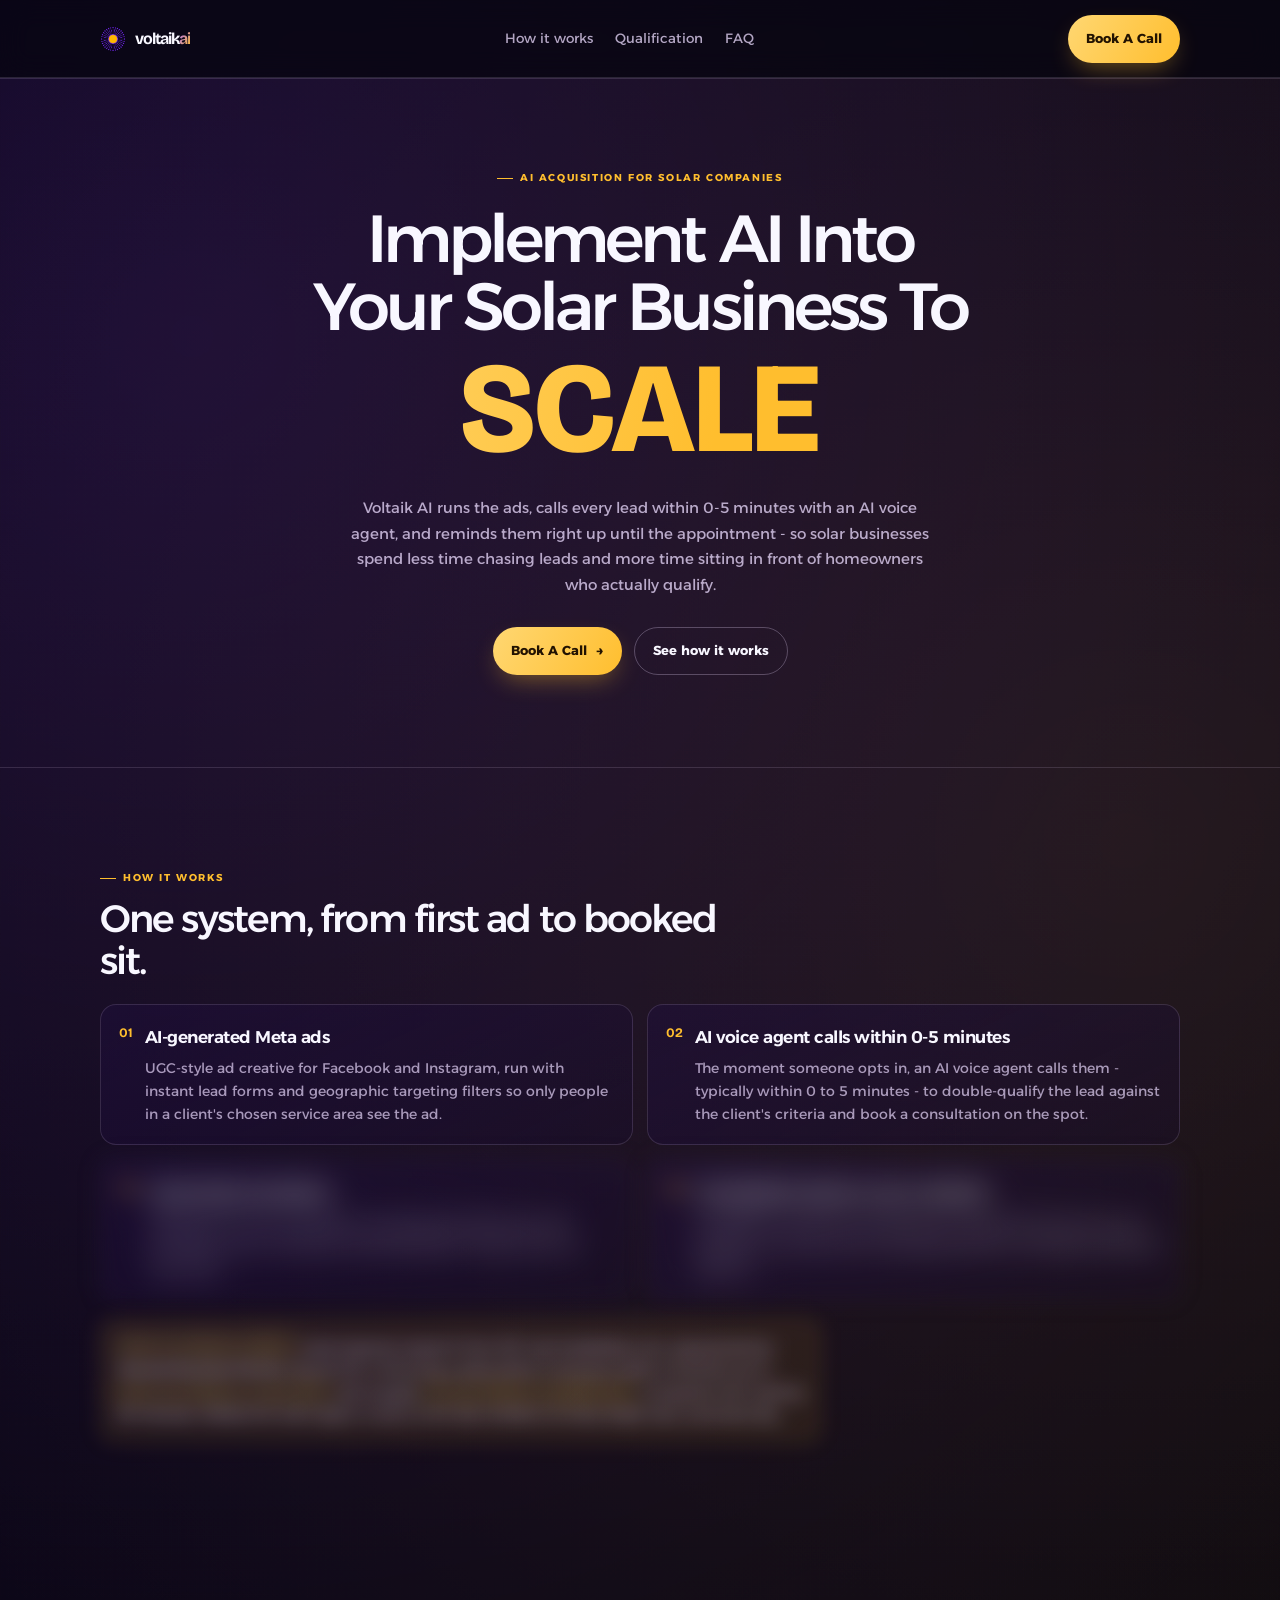
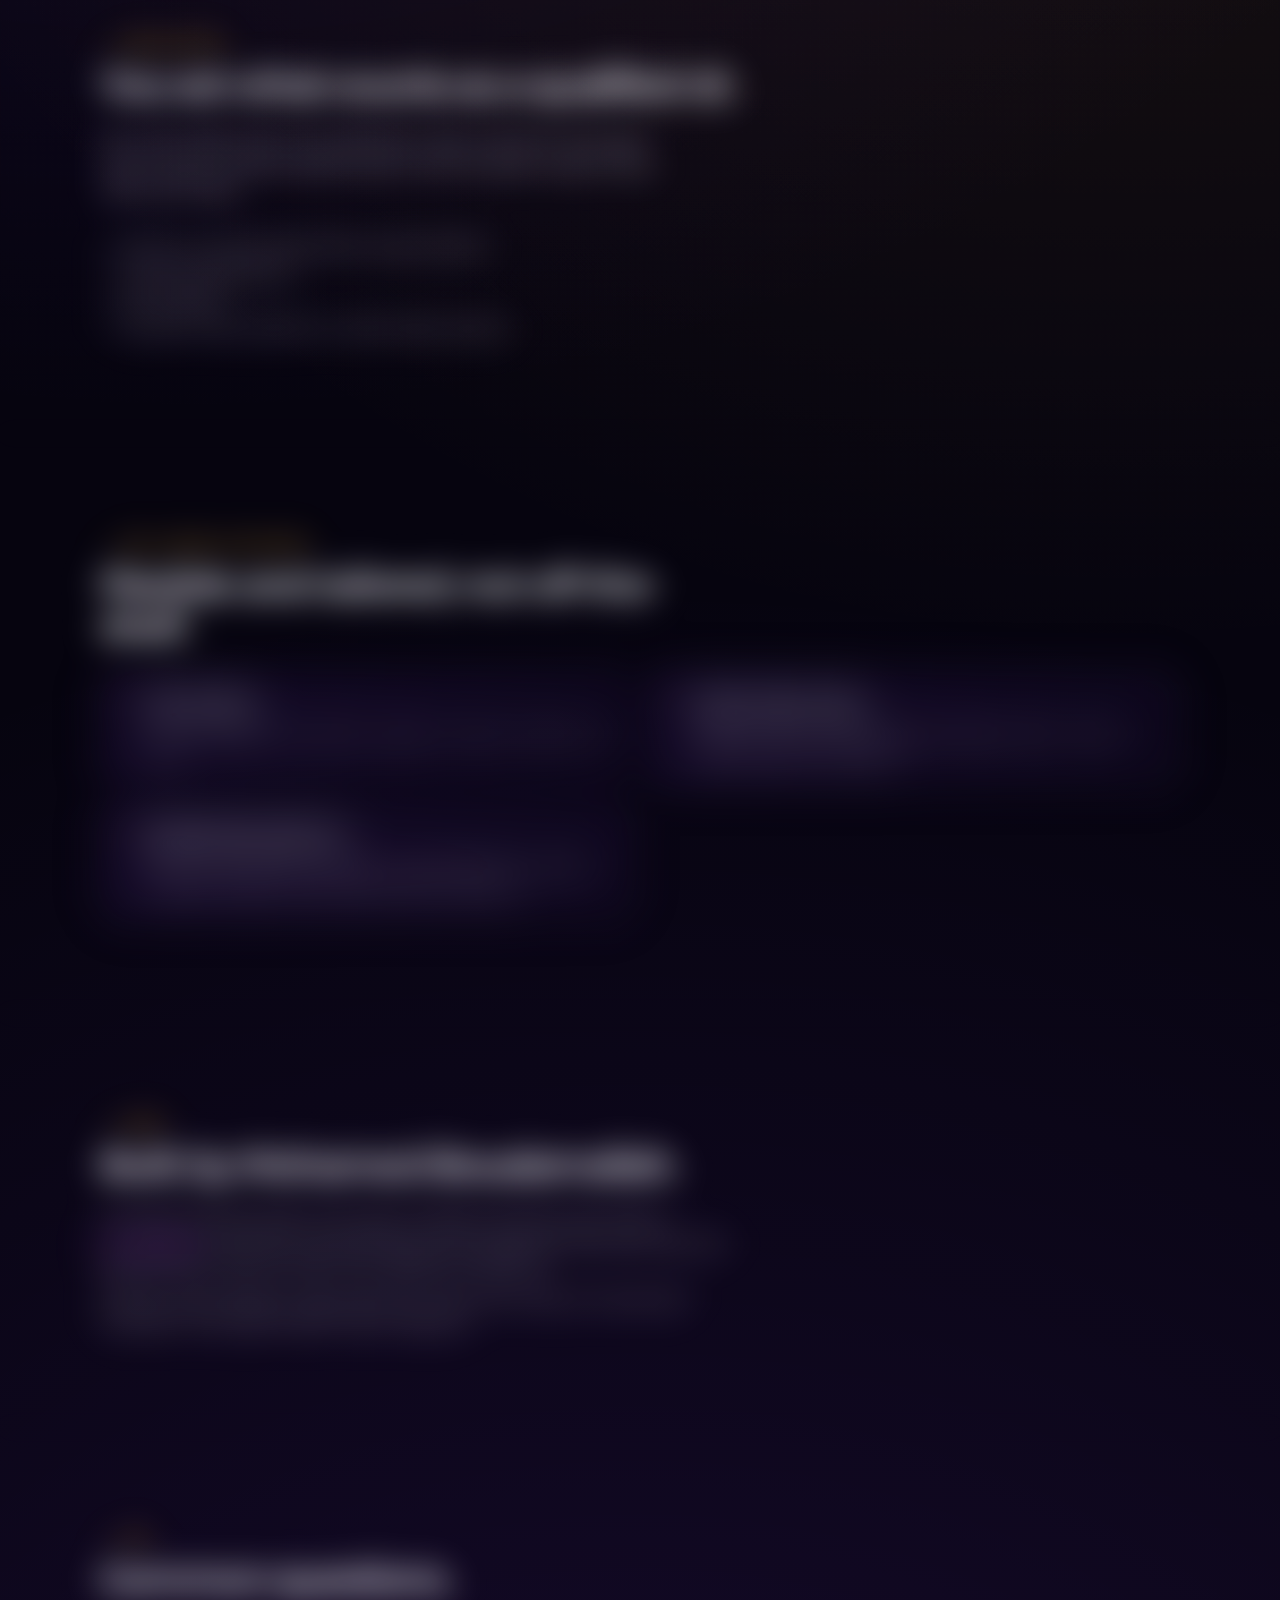
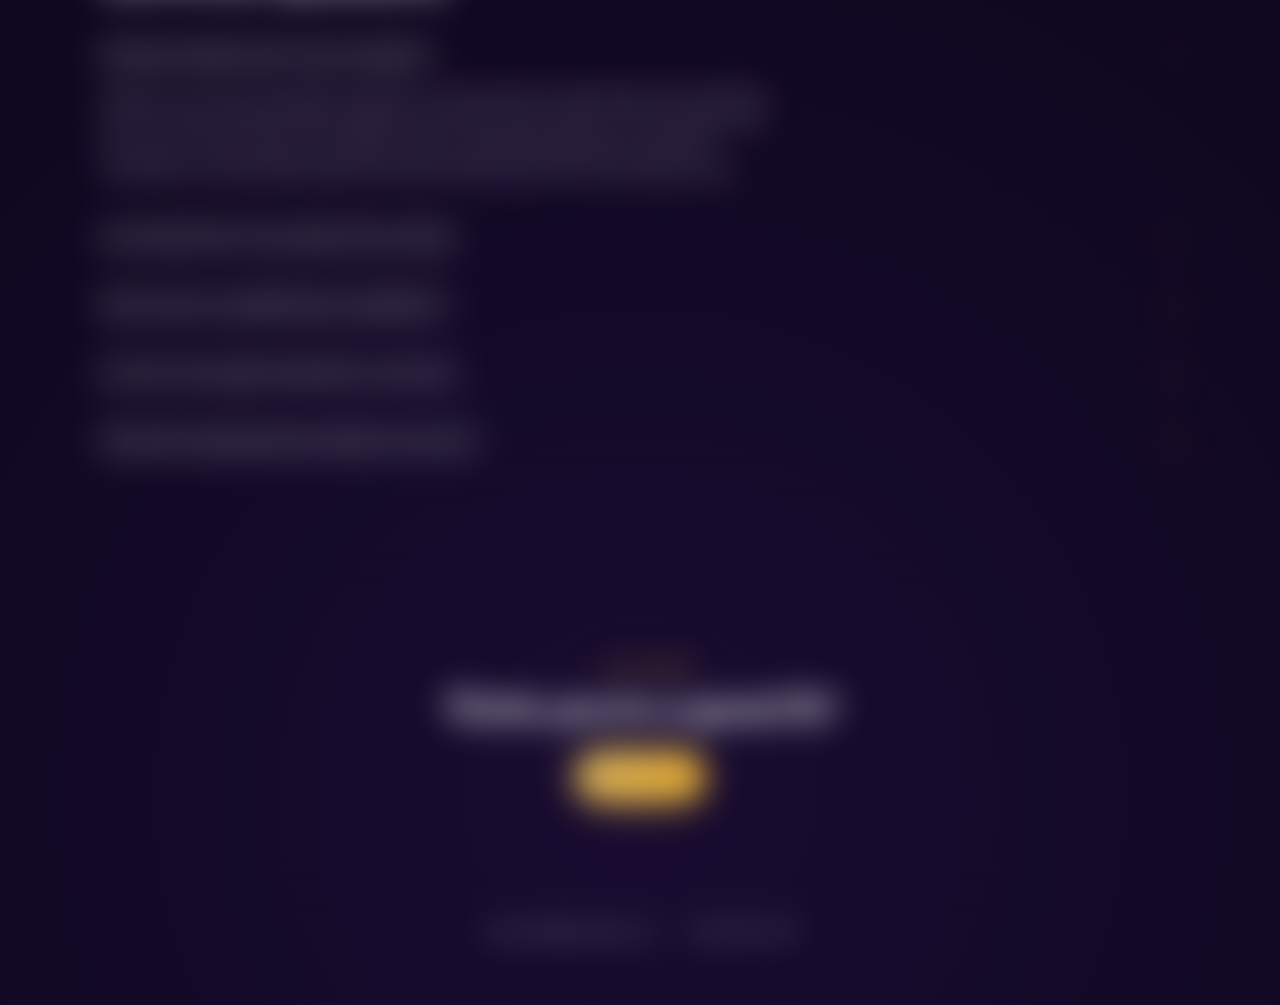
==== index.html @ 7c498728 "Initial website" ====
<!doctype html>
<html lang="en">
  <head>
    <meta charset="utf-8" />
    <meta name="viewport" content="width=device-width, initial-scale=1" />
    <title>Voltaik AI - AI Ads, Instant Lead Calling & Booked Consultations for Solar Companies</title>
    <meta
      name="description"
      content="Voltaik AI runs AI-generated Meta ads, calls every solar lead within 0-5 minutes with an AI voice agent, and books qualified consultations onto your calendar."
    />
    <meta name="robots" content="index, follow" />
    <link rel="canonical" href="https://voltaikai.com/" />
    <meta property="og:type" content="website" />
    <meta property="og:site_name" content="Voltaik AI" />
    <meta property="og:title" content="Voltaik AI - AI Ads, Instant Lead Calling & Booked Consultations for Solar Companies" />
    <meta
      property="og:description"
      content="AI-generated Meta ads, an AI voice agent that calls new leads within 0-5 minutes, and automated reminders that book qualified consultations for U.S. solar businesses."
    />
    <meta property="og:url" content="https://voltaikai.com/" />
    <meta name="twitter:card" content="summary" />
    <meta name="twitter:title" content="Voltaik AI - AI-Booked Consultations for Solar Companies" />
    <meta
      name="twitter:description"
      content="AI ads, a 0-5 minute AI voice caller, and automated reminders that turn solar leads into kept, qualified consultations."
    />
    <link rel="preconnect" href="https://fonts.googleapis.com" />
    <link rel="preconnect" href="https://fonts.gstatic.com" crossorigin />
    <link
      href="https://fonts.googleapis.com/css2?family=Alexandria:wght@300;400;500;600;700&family=Bricolage+Grotesque:opsz,wght@12..96,400;12..96,600;12..96,800&display=swap"
      rel="stylesheet"
    />
    <script>
      if ("scrollRestoration" in history) {
        history.scrollRestoration = "manual";
      }

      window.addEventListener("load", () => {
        if (!window.location.hash) {
          window.scrollTo(0, 0);
        }
      });
    </script>
    <script type="application/ld+json">
      {
        "@context": "https://schema.org",
        "@type": "Organization",
        "name": "Voltaik AI",
        "url": "https://voltaikai.com/",
        "email": "mohamed@voltaikai.com",
        "telephone": "+1-213-789-4750",
        "areaServed": {
          "@type": "Country",
          "name": "United States"
        },
        "founder": {
          "@type": "Person",
          "name": "Mohamed Boualamallah"
        },
        "makesOffer": {
          "@type": "Offer",
          "itemOffered": {
            "@type": "Service",
            "name": "AI Ads, Lead Calling & Appointment Setting for Solar Companies",
            "serviceType": "Solar lead generation and appointment setting",
            "provider": { "@type": "Organization", "name": "Voltaik AI" },
            "areaServed": { "@type": "Country", "name": "United States" },
            "audience": {
              "@type": "BusinessAudience",
              "audienceType": "Solar installers and solar sales organizations"
            }
          }
        }
      }
    </script>
    <script type="application/ld+json">
      {
        "@context": "https://schema.org",
        "@type": "FAQPage",
        "mainEntity": [
          {
            "@type": "Question",
            "name": "What does Voltaik AI do for solar companies?",
            "acceptedAnswer": {
              "@type": "Answer",
              "text": "Voltaik AI runs the full acquisition system for a solar business: AI-generated, UGC-style Meta ads (Facebook and Instagram) with instant lead forms geo-targeted to the client's service area; an AI voice agent that calls every new lead within 0-5 minutes of opt-in to double-qualify them and book a consultation; and automated SMS and email reminders plus a pre-call reminder call to reduce no-shows."
            }
          },
          {
            "@type": "Question",
            "name": "How fast does the AI voice agent call new leads?",
            "acceptedAnswer": {
              "@type": "Answer",
              "text": "Within 0 to 5 minutes of the lead opting in through the ad's instant form."
            }
          },
          {
            "@type": "Question",
            "name": "Why does calling a lead within 5 minutes matter?",
            "acceptedAnswer": {
              "@type": "Answer",
              "text": "Lead-response research from MIT and InsideSales.com, popularized by Harvard Business Review, found that contacting a lead within 5 minutes makes a business up to 100 times more likely to reach that lead and about 21 times more likely to qualify them, compared with waiting 30 minutes. Voltaik AI's AI voice agent is built to hit that 0-5 minute window on every lead automatically."
            }
          },
          {
            "@type": "Question",
            "name": "What counts as a qualified lead or qualified sit?",
            "acceptedAnswer": {
              "@type": "Answer",
              "text": "Voltaik AI works with each client to set their own qualification criteria, such as a minimum monthly utility bill, homeowner status, or roof condition. Only leads that meet the client's chosen criteria are booked as consultations."
            }
          },
          {
            "@type": "Question",
            "name": "Can the AI voice agent sound like our own team?",
            "acceptedAnswer": {
              "@type": "Answer",
              "text": "Yes. Voltaik AI can clone a client's voice for the AI caller and write custom setter scripts so the outreach matches the client's brand."
            }
          },
          {
            "@type": "Question",
            "name": "What kind of businesses does Voltaik AI work with?",
            "acceptedAnswer": {
              "@type": "Answer",
              "text": "Voltaik AI works exclusively with solar businesses, including installers and solar sales organizations, across the United States."
            }
          },
          {
            "@type": "Question",
            "name": "Who founded Voltaik AI?",
            "acceptedAnswer": {
              "@type": "Answer",
              "text": "Voltaik AI was founded by Mohamed Boualamallah."
            }
          }
        ]
      }
    </script>
    <style>
      :root {
        --void: #06040f;
        --plum: #170a30;
        --plum2: #1f0e3d;
        --violet: #8b3bff;
        --violet2: #ad6bff;
        --amber: #ffbe2e;
        --amber2: #ffd772;
        --lilac: #ecdcff;
        --paper: #f8f7ff;
        --line: rgba(236, 220, 255, 0.14);
        --ease: cubic-bezier(0.23, 1, 0.32, 1);
      }
      * {
        box-sizing: border-box;
      }
      html {
        scroll-behavior: smooth;
        background: var(--void);
      }
      body {
        margin: 0;
        min-width: 320px;
        background: var(--void);
        color: var(--paper);
        font-family: Alexandria, sans-serif;
        line-height: 1.65;
        -webkit-font-smoothing: antialiased;
        overflow-x: hidden;
      }
      a {
        color: inherit;
        text-decoration: none;
      }
      img {
        max-width: 100%;
      }
      ::selection {
        background: rgba(139, 59, 255, 0.4);
        color: #fff;
      }
      .shell {
        position: relative;
        overflow: clip;
        background: var(--void);
        background-image:
          radial-gradient(circle at 15% 8%, rgba(139, 59, 255, 0.16), transparent 42%),
          radial-gradient(circle at 88% 20%, rgba(255, 190, 46, 0.1), transparent 40%),
          radial-gradient(circle at 50% 95%, rgba(139, 59, 255, 0.14), transparent 45%);
      }
      .frame {
        width: min(100% - 32px, 1080px);
        max-width: 1080px;
        margin-inline: auto;
      }
      .header {
        position: sticky;
        top: 0;
        z-index: 40;
        display: flex;
        align-items: center;
        justify-content: space-between;
        min-height: 60px;
        height: auto;
        padding: 10px 12px;
        gap: 10px;
        border-bottom: 1px solid var(--line);
        background: rgba(6, 4, 15, 0.75);
        backdrop-filter: blur(14px);
        -webkit-backdrop-filter: blur(14px);
      }
      .brand {
        display: inline-flex;
        align-items: center;
        gap: 9px;
        font-family: "Bricolage Grotesque", sans-serif;
        min-height: 40px;
        font-size: 16px;
        font-weight: 700;
        letter-spacing: -0.06em;
      }
      .brand img {
        width: 26px;
        height: 26px;
        object-fit: contain;
      }
      .ai {
        background: linear-gradient(120deg, var(--violet2), var(--amber));
        -webkit-background-clip: text;
        background-clip: text;
        color: transparent;
      }
      nav.primary-nav {
        display: none;
      }
      .button {
        display: inline-flex;
        align-items: center;
        justify-content: center;
        gap: 9px;
        min-height: 48px;
        padding: 0 18px;
        text-align: center;
        border-radius: 999px;
        background: linear-gradient(120deg, var(--amber2), var(--amber));
        color: #221200;
        font-size: 13px;
        font-weight: 700;
        box-shadow: 0 10px 26px -8px rgba(255, 190, 46, 0.45);
        transition: transform 0.2s var(--ease), box-shadow 0.2s ease;
      }
      .button:hover {
        transform: translateY(-2px);
        box-shadow: 0 14px 30px -6px rgba(255, 190, 46, 0.55);
      }
      .button.ghost {
        background: none;
        border: 1px solid rgba(236, 220, 255, 0.28);
        color: var(--paper);
        box-shadow: none;
      }
      .button.ghost:hover {
        border-color: rgba(139, 59, 255, 0.6);
        background: rgba(139, 59, 255, 0.12);
      }
      section {
        position: relative;
        z-index: 1;
        padding: 52px 0;
        border-top: 1px solid var(--line);
      }
      section#top {
        border-top: none;
        padding: 48px 0 42px;
      }
      #hero {
        overflow: hidden;
      }
      #hero .frame {
        display: flex;
        flex-direction: column;
        align-items: center;
        text-align: center;
      }
      #hero .label {
        margin-inline: auto;
      }
      .hero-title {
        width: min(100%, 920px);
        margin: 20px auto 0;
        font-size: clamp(2.25rem, 5.2vw, 4.75rem);
        line-height: 1.02;
        letter-spacing: -0.06em;
        text-wrap: balance;
      }
      .hero-accent {
        display: block;
        margin-top: 0.08em;
        font-family: "Bricolage Grotesque", sans-serif;
        font-size: clamp(3rem, 10vw, 8rem);
        font-weight: 900;
        line-height: 0.92;
        letter-spacing: -0.075em;
        white-space: nowrap;
        text-align: center;
        text-decoration: underline;
        text-decoration-thickness: 0.045em;
        text-underline-offset: 0.08em;
      }
      #hero .lede {
        width: min(100%, 650px);
        margin: 26px auto 0;
      }
      #hero .cta-row {
        justify-content: center;
        width: min(100%, 520px);
        margin-top: 30px;
      }
      .label {
        display: inline-flex;
        align-items: center;
        gap: 7px;
        color: var(--amber);
        text-transform: uppercase;
        font-size: 10px;
        font-weight: 700;
        letter-spacing: 0.16em;
        line-height: 1.4;
      }
      .label:before {
        content: "";
        width: 16px;
        height: 1px;
        background: var(--amber);
      }
      h1 {
        margin: 16px 0 16px;
        font-size: clamp(32px, 10vw, 54px);
        font-weight: 500;
        line-height: 1.06;
        letter-spacing: -0.06em;
        max-width: 780px;
      }
      h1 .accent {
        display: block;
        white-space: normal !important;
        background: linear-gradient(100deg, var(--amber2), var(--amber) 60%);
        -webkit-background-clip: text;
        background-clip: text;
        color: transparent;
        font-weight: 800;
        font-family: "Bricolage Grotesque", sans-serif;
      }
      h2 {
        font-size: clamp(26px, 8vw, 38px);
        font-weight: 500;
        line-height: 1.1;
        letter-spacing: -0.05em;
        margin: 12px 0 22px;
        max-width: 640px;
      }
      .lede {
        max-width: 600px;
        margin: 0 0 28px;
        color: rgba(236, 220, 255, 0.75);
        font-size: 15px;
        line-height: 1.7;
      }
      .cta-row {
        display: flex;
        flex-wrap: wrap;
        gap: 12px;
        margin-top: 8px;
      }
      .cta-row .button {
        width: 100%;
      }
      .steps {
        display: grid;
        grid-template-columns: 1fr;
        gap: 14px;
      }
      .step {
        display: flex;
        gap: 12px;
        padding: 18px;
        border-radius: 16px;
        border: 1px solid var(--line);
        background: linear-gradient(155deg, rgba(31, 14, 61, 0.5), rgba(23, 10, 48, 0.3));
      }
      .step-index {
        flex: none;
        font-family: "Bricolage Grotesque", sans-serif;
        font-size: 13px;
        font-weight: 700;
        color: var(--amber);
      }
      .step h3 {
        margin: 0 0 6px;
        font-size: 17px;
        font-weight: 600;
        letter-spacing: -0.03em;
      }
      .step p {
        margin: 0;
        font-size: 14px;
        color: rgba(236, 220, 255, 0.68);
      }
      .note-card {
        margin-top: 18px;
        padding: 16px;
        border-radius: 14px;
        border: 1px solid rgba(255, 190, 46, 0.35);
        background: rgba(255, 190, 46, 0.08);
        font-size: 13.5px;
        color: rgba(236, 220, 255, 0.82);
        max-width: 720px;
      }
      .note-card strong {
        color: var(--amber2);
      }
      .cards {
        display: grid;
        grid-template-columns: 1fr;
        gap: 16px;
      }
      .card {
        padding: 20px;
        border-radius: 18px;
        border: 1px solid var(--line);
        background: linear-gradient(155deg, rgba(31, 14, 61, 0.5), rgba(23, 10, 48, 0.3));
      }
      .card h3 {
        margin: 0 0 8px;
        font-size: 20px;
        font-weight: 600;
        letter-spacing: -0.04em;
      }
      .card ul {
        margin: 12px 0 0;
        padding-left: 18px;
        font-size: 14px;
        color: rgba(236, 220, 255, 0.72);
        line-height: 1.7;
      }
      .card.accent {
        border-color: rgba(255, 190, 46, 0.4);
      }
      .list-plain {
        margin: 0;
        padding-left: 20px;
        color: rgba(236, 220, 255, 0.75);
        font-size: 15px;
        line-height: 1.8;
        max-width: 640px;
      }
      details.faq {
        border-bottom: 1px solid var(--line);
        padding: 17px 0;
      }
      details.faq summary {
        cursor: pointer;
        min-height: 28px;
        align-items: center;
        font-size: 15px;
        font-weight: 600;
        letter-spacing: -0.02em;
        list-style: none;
        display: flex;
        justify-content: space-between;
        gap: 12px;
      }
      details.faq summary::-webkit-details-marker {
        display: none;
      }
      details.faq summary:after {
        content: "+";
        color: var(--amber);
        font-size: 20px;
        flex: none;
      }
      details.faq[open] summary:after {
        content: "\2212";
      }
      details.faq p {
        margin: 12px 0 0;
        color: rgba(236, 220, 255, 0.72);
        font-size: 14.5px;
        line-height: 1.75;
        max-width: 680px;
      }
      .about-copy {
        display: flex;
        flex-direction: column;
        gap: 8px;
        max-width: 640px;
      }
      .about-copy p {
        margin: 0;
        font-size: 14.5px;
        color: rgba(236, 220, 255, 0.72);
      }
      .closing {
        text-align: center;
      }
      .closing .frame {
        display: flex;
        flex-direction: column;
        align-items: center;
      }
      .closing h2 {
        max-width: 560px;
      }
      .footer {
        padding: 28px 0;
        text-align: center;
        border-top: 1px solid var(--line);
      }
      .footer-contact {
        display: flex;
        flex-wrap: wrap;
        justify-content: center;
        gap: 8px 12px;
        font-size: 13.5px;
        color: rgba(236, 220, 255, 0.7);
        margin-bottom: 14px;
      }
      .footer-contact a:hover {
        color: var(--paper);
      }
      .footer-links {
        display: flex;
        flex-wrap: wrap;
        justify-content: center;
        gap: 10px;
        color: rgba(236, 220, 255, 0.55);
        font-size: 12.5px;
      }
      @media (min-width: 700px) {
        .header {
          height: 78px;
          padding: 0 max(32px, calc((100vw - 1080px) / 2));
        }
        nav.primary-nav {
          display: flex;
          gap: 22px;
          font-size: 13.5px;
          color: rgba(236, 220, 255, 0.75);
        }
        nav.primary-nav a:hover {
          color: var(--paper);
        }
        .header-actions {
          display: flex;
          align-items: center;
          gap: 22px;
        }
        section {
          padding: 92px 0;
        }
        section#top {
          padding: 96px 0 72px;
        }
        .steps {
          grid-template-columns: repeat(2, 1fr);
        }
        .cards {
          grid-template-columns: repeat(2, 1fr);
        }
        .cta-row .button {
          width: auto;
        }
      }
      .stagger-item {
        opacity: 0;
        filter: blur(10px);
        transform: translate3d(0, 24px, 0) scale(0.975);
        pointer-events: none;
        backface-visibility: hidden;
        transition:
          opacity 0.65s var(--ease),
          transform 0.65s var(--ease),
          filter 0.65s var(--ease);
        will-change: opacity, transform, filter;
      }

      .stagger-item.is-visible {
        opacity: 1;
        filter: blur(0);
        transform: translate3d(0, 0, 0) scale(1);
        pointer-events: auto;
        transition-delay: var(--stagger-delay, 0ms);
      }

      .stagger-item:not(.is-visible) {
        transition-delay: 0ms;
      }

      .page-leaving .stagger-item {
        opacity: 0;
        filter: blur(10px);
        transform: translate3d(0, -16px, 0) scale(0.98);
        transition-delay: 0ms;
      }

      details.faq {
        contain: layout style;
      }
      details.faq p {
        overflow: hidden;
        max-height: 0;
        margin-top: 0;
        opacity: 0;
        filter: blur(8px);
        transform: translate3d(0, -6px, 0);
        transition:
          max-height 0.55s var(--ease),
          margin-top 0.45s var(--ease),
          opacity 0.4s ease,
          filter 0.55s var(--ease),
          transform 0.55s var(--ease);
        will-change: max-height, opacity, filter, transform;
      }
      details.faq.is-expanded p {
        margin-top: 12px;
        opacity: 1;
        filter: blur(0);
        transform: translate3d(0, 0, 0);
      }
      details.faq summary:after {
        transition: transform 0.45s var(--ease), filter 0.45s ease;
        will-change: transform, filter;
      }
      details.faq.is-expanded summary:after {
        transform: rotate(180deg) scale(1.08);
        filter: blur(0.4px);
      }

      @media (prefers-reduced-motion: reduce) {
        html {
          scroll-behavior: auto;
        }

        *, *::before, *::after {
          animation: none !important;
          transition: none !important;
        }

        details.faq p {
          max-height: none !important;
          margin-top: 12px;
          opacity: 1;
          filter: none;
          transform: none;
        }
      }
    </style>
  </head>
  <body>
    <div class="shell">
      <header class="header">
        <a class="brand" href="#top"
          ><img src="[data-uri]" alt="Voltaik AI logo" /><span
            >voltaik<span class="ai">ai</span></span
          ></a
        >
        <nav class="primary-nav" aria-label="Primary">
          <a href="#how-it-works">How it works</a>
          <a href="#qualification">Qualification</a>
          <a href="#faq">FAQ</a>
        </nav>
        <div class="header-actions">
          <a class="button ghost" href="tel:+12137894750" style="display:none"></a>
          <a class="button" href="https://voltaikai.com/book">Book A Call</a>
        </div>
      </header>

      <main id="top">
        <section id="hero">
          <div class="frame">
            <span class="label">AI acquisition for solar companies</span>
            <h1 class="hero-title">
              Implement AI Into Your Solar Business To
              <span class="accent hero-accent" style="letter-spacing:-1px;">SCALE</span>
            </h1>
            <p class="lede">
              Voltaik AI runs the ads, calls every lead within 0-5 minutes
              with an AI voice agent, and reminds them right up until the
              appointment - so solar businesses spend less time chasing
              leads and more time sitting in front of homeowners who actually
              qualify.
            </p>
            <div class="cta-row">
              <a class="button" href="https://voltaikai.com/book"
                >Book A Call <span aria-hidden="true">&rarr;</span></a
              >
              <a class="button ghost" href="#how-it-works">See how it works</a>
            </div>
          </div>
        </section>

        <section id="how-it-works">
          <div class="frame">
            <span class="label">How it works</span>
            <h2>One system, from first ad to booked sit.</h2>
            <div class="steps">
              <article class="step">
                <span class="step-index">01</span>
                <div>
                  <h3>AI-generated Meta ads</h3>
                  <p>
                    UGC-style ad creative for Facebook and Instagram, run with
                    instant lead forms and geographic targeting filters so
                    only people in a client's chosen service area see the ad.
                  </p>
                </div>
              </article>
              <article class="step">
                <span class="step-index">02</span>
                <div>
                  <h3>AI voice agent calls within 0-5 minutes</h3>
                  <p>
                    The moment someone opts in, an AI voice agent calls them
                    - typically within 0 to 5 minutes - to double-qualify the
                    lead against the client's criteria and book a
                    consultation on the spot.
                  </p>
                </div>
              </article>
              <article class="step">
                <span class="step-index">03</span>
                <div>
                  <h3>Automated reminders</h3>
                  <p>
                    Leading up to the consultation, the lead gets SMS and
                    email reminders, plus a reminder call beforehand, to keep
                    show-up rates high.
                  </p>
                </div>
              </article>
              <article class="step">
                <span class="step-index">04</span>
                <div>
                  <h3>Consultation lands on your calendar</h3>
                  <p>
                    A qualified, confirmed consultation is booked directly
                    onto your calendar - you show up to the appointment, we
                    handle everything before it.
                  </p>
                </div>
              </article>
            </div>
            <div class="note-card">
              <strong>Why 0-5 minutes matters:</strong> Lead-response research
              from MIT and InsideSales.com, popularized by Harvard Business
              Review, found that contacting a lead within 5 minutes makes a
              business up to <strong>100x more likely to reach them</strong>
              and roughly <strong>21x more likely to qualify them</strong>,
              compared with waiting 30 minutes. Voltaik AI's voice agent is
              built to hit that window on every single lead, automatically.
            </div>
          </div>
        </section>

        <section id="qualification">
          <div class="frame">
            <span class="label">Qualification</span>
            <h2>You set what counts as a qualified sit.</h2>
            <p class="lede">
              Every client defines their own qualification criteria, and the
              AI voice agent screens against it before booking anyone onto
              the calendar. Typical criteria clients use include:
            </p>
            <ul class="list-plain">
              <li>Minimum monthly utility bill (for example, $200+)</li>
              <li>Homeownership status</li>
              <li>Roof condition</li>
              <li>Any other criteria specific to a client's ideal customer</li>
            </ul>
          </div>
        </section>

        <section id="customization">
          <div class="frame">
            <span class="label">Built around your brand</span>
            <h2>Flexible and tailored, not off-the-shelf.</h2>
            <div class="steps">
              <article class="step">
                <span class="step-index">＋</span>
                <div>
                  <h3>Voice cloning</h3>
                  <p>
                    The AI voice agent can be built to speak in a clone of a
                    client's own voice.
                  </p>
                </div>
              </article>
              <article class="step">
                <span class="step-index">＋</span>
                <div>
                  <h3>Custom setter scripts</h3>
                  <p>
                    Voltaik AI writes the qualifying and booking scripts to
                    match a client's brand, tone, and offer.
                  </p>
                </div>
              </article>
              <article class="step">
                <span class="step-index">＋</span>
                <div>
                  <h3>Branded lead experience</h3>
                  <p>
                    The ads, conversations, reminders, and booking flow are
                    shaped around the way your team sells and serves customers.
                  </p>
                </div>
              </article>
            </div>
          </div>
        </section>

        <section id="about">
          <div class="frame">
            <span class="label">About</span>
            <h2>Built by Mohamed Boualamallah.</h2>
            <div class="about-copy">
              <p>
                I'm Mohamed Boualamallah, the founder of Voltaik AI and the
                person behind <a href="https://www.youtube.com/@MoGrowSolar" target="_blank" style="color: #cc54ff; text-decoration: underline;">MoGrowSolar</a>. I use what I've
                learned about AI and marketing to help solar businesses
                generate better leads and book more qualified consultations.
              </p>
              <p>
                Voltaik AI brings together AI-generated ads, instant lead
                calling, and automated reminders in one system built for solar
                companies.
              </p>
            </div>
          </div>
        </section>

        <section id="faq">
          <div class="frame">
            <span class="label">FAQ</span>
            <h2>Common questions.</h2>
            <details class="faq" open>
              <summary>What does Voltaik AI do for solar companies?</summary>
              <p>
                Voltaik AI runs the full acquisition system for a solar
                business: AI-generated, UGC-style Meta ads with instant lead
                forms geo-targeted to the client's service area; an AI voice
                agent that calls every new lead within 0-5 minutes of opt-in
                to double-qualify them and book a consultation; and automated
                SMS and email reminders plus a pre-call reminder call to
                reduce no-shows.
              </p>
            </details>
            <details class="faq">
              <summary>How fast does the AI voice agent call new leads?</summary>
              <p>Within 0 to 5 minutes of the lead opting in through the ad's instant form.</p>
            </details>
            <details class="faq">
              <summary>What counts as a qualified lead or qualified sit?</summary>
              <p>
                Each client sets their own qualification criteria - for
                example a minimum monthly utility bill, homeowner status, or
                roof condition. Only leads that meet a client's chosen
                criteria are booked as consultations.
              </p>
            </details>
            <details class="faq">
              <summary>Can the AI voice agent sound like our own team?</summary>
              <p>
                Yes - Voltaik AI can clone a client's voice for the AI caller
                and write custom setter scripts to match the client's brand.
              </p>
            </details>
            <details class="faq">
              <summary>What kind of businesses does Voltaik AI work with?</summary>
              <p>
                Exclusively solar businesses - installers and solar sales
                organizations - across the United States.
              </p>
            </details>
          </div>
        </section>

        <section class="closing">
          <div class="frame">
            <span class="label">Get started</span>
            <h2>Think you're a good fit?</h2>
            <a class="button" href="https://voltaikai.com/book"
              >Book A Call <span aria-hidden="true">&rarr;</span></a
            >
          </div>
        </section>
      </main>

      <footer class="footer frame">
        <div class="footer-contact">
          <a href="mailto:mohamed@voltaikai.com">mohamed@voltaikai.com</a>
          <span>&middot;</span>
          <a href="tel:+12137894750">+1 (213) 789-4750</a>
        </div>
        <div class="footer-links">
          <span>&copy; Voltaik AI</span><span>&middot;</span
          ><a href="https://voltaikai.com/privacy">Privacy Policy</a
          ><span>&middot;</span><a href="https://voltaikai.com/terms">Terms</a>
        </div>
      </footer>
    </div>
    <script>
      (() => {
        const reducedMotion = window.matchMedia('(prefers-reduced-motion: reduce)').matches;
        const ignoredTags = new Set(['script', 'style', 'link', 'meta', 'noscript']);
        const elements = Array.from(document.querySelectorAll('body *')).filter((element) => {
          const tag = element.tagName && element.tagName.toLowerCase();
          if (!tag || ignoredTags.has(tag)) return false;
          if (element.closest('script, style, link, meta')) return false;
          return true;
        });

        if (!reducedMotion) {
          elements.forEach((element, index) => {
            element.classList.add('stagger-item');
            element.style.setProperty('--stagger-order', index);
          });

          let revealSequence = 0;
          const revealObserver = new IntersectionObserver((entries) => {
            entries
              .sort((first, second) => first.boundingClientRect.top - second.boundingClientRect.top)
              .forEach((entry) => {
                const element = entry.target;
                if (entry.isIntersecting) {
                  if (!element.classList.contains('is-visible')) {
                    element.style.setProperty('--stagger-delay', `${(revealSequence++ % 7) * 45}ms`);
                    element.classList.add('is-visible');
                  }
                } else if (element.classList.contains('is-visible')) {
                  element.classList.remove('is-visible');
                }
              });
          }, {
            root: null,
            rootMargin: '220px 0px 220px 0px',
            threshold: 0.01
          });

          elements.forEach((element) => revealObserver.observe(element));

          document.querySelectorAll('a[href]').forEach((link) => {
            link.addEventListener('click', (event) => {
              const href = link.getAttribute('href');
              if (!href || href.startsWith('#') || link.target === '_blank') return;
              event.preventDefault();
              document.body.classList.add('page-leaving');
              window.setTimeout(() => {
                window.location.href = href;
              }, 360);
            });
          });

          window.addEventListener('pagehide', () => {
            document.body.classList.add('page-leaving');
          });
        }

        const faqItems = Array.from(document.querySelectorAll('details.faq'));

        const setFaqHeight = (faq, height) => {
          const answer = faq.querySelector('p');
          if (answer) answer.style.maxHeight = `${height}px`;
        };

        faqItems.forEach((faq) => {
          const summary = faq.querySelector('summary');
          const answer = faq.querySelector('p');
          if (!summary || !answer) return;

          if (faq.open) {
            faq.classList.add('is-expanded');
            if (!reducedMotion) setFaqHeight(faq, answer.scrollHeight);
          }

          summary.addEventListener('click', (event) => {
            event.preventDefault();
            const shouldOpen = !faq.open;

            if (reducedMotion) {
              faq.open = shouldOpen;
              faq.classList.toggle('is-expanded', shouldOpen);
              return;
            }

            if (shouldOpen) {
              faq.open = true;
              faq.classList.add('is-expanded');
              setFaqHeight(faq, 0);
              requestAnimationFrame(() => setFaqHeight(faq, answer.scrollHeight));
              return;
            }

            setFaqHeight(faq, answer.scrollHeight);
            faq.classList.remove('is-expanded');
            requestAnimationFrame(() => setFaqHeight(faq, 0));
            answer.addEventListener('transitionend', () => {
              if (!faq.classList.contains('is-expanded')) faq.open = false;
            }, { once: true });
          });
        });
      })();
    </script>
  </body>
</html>
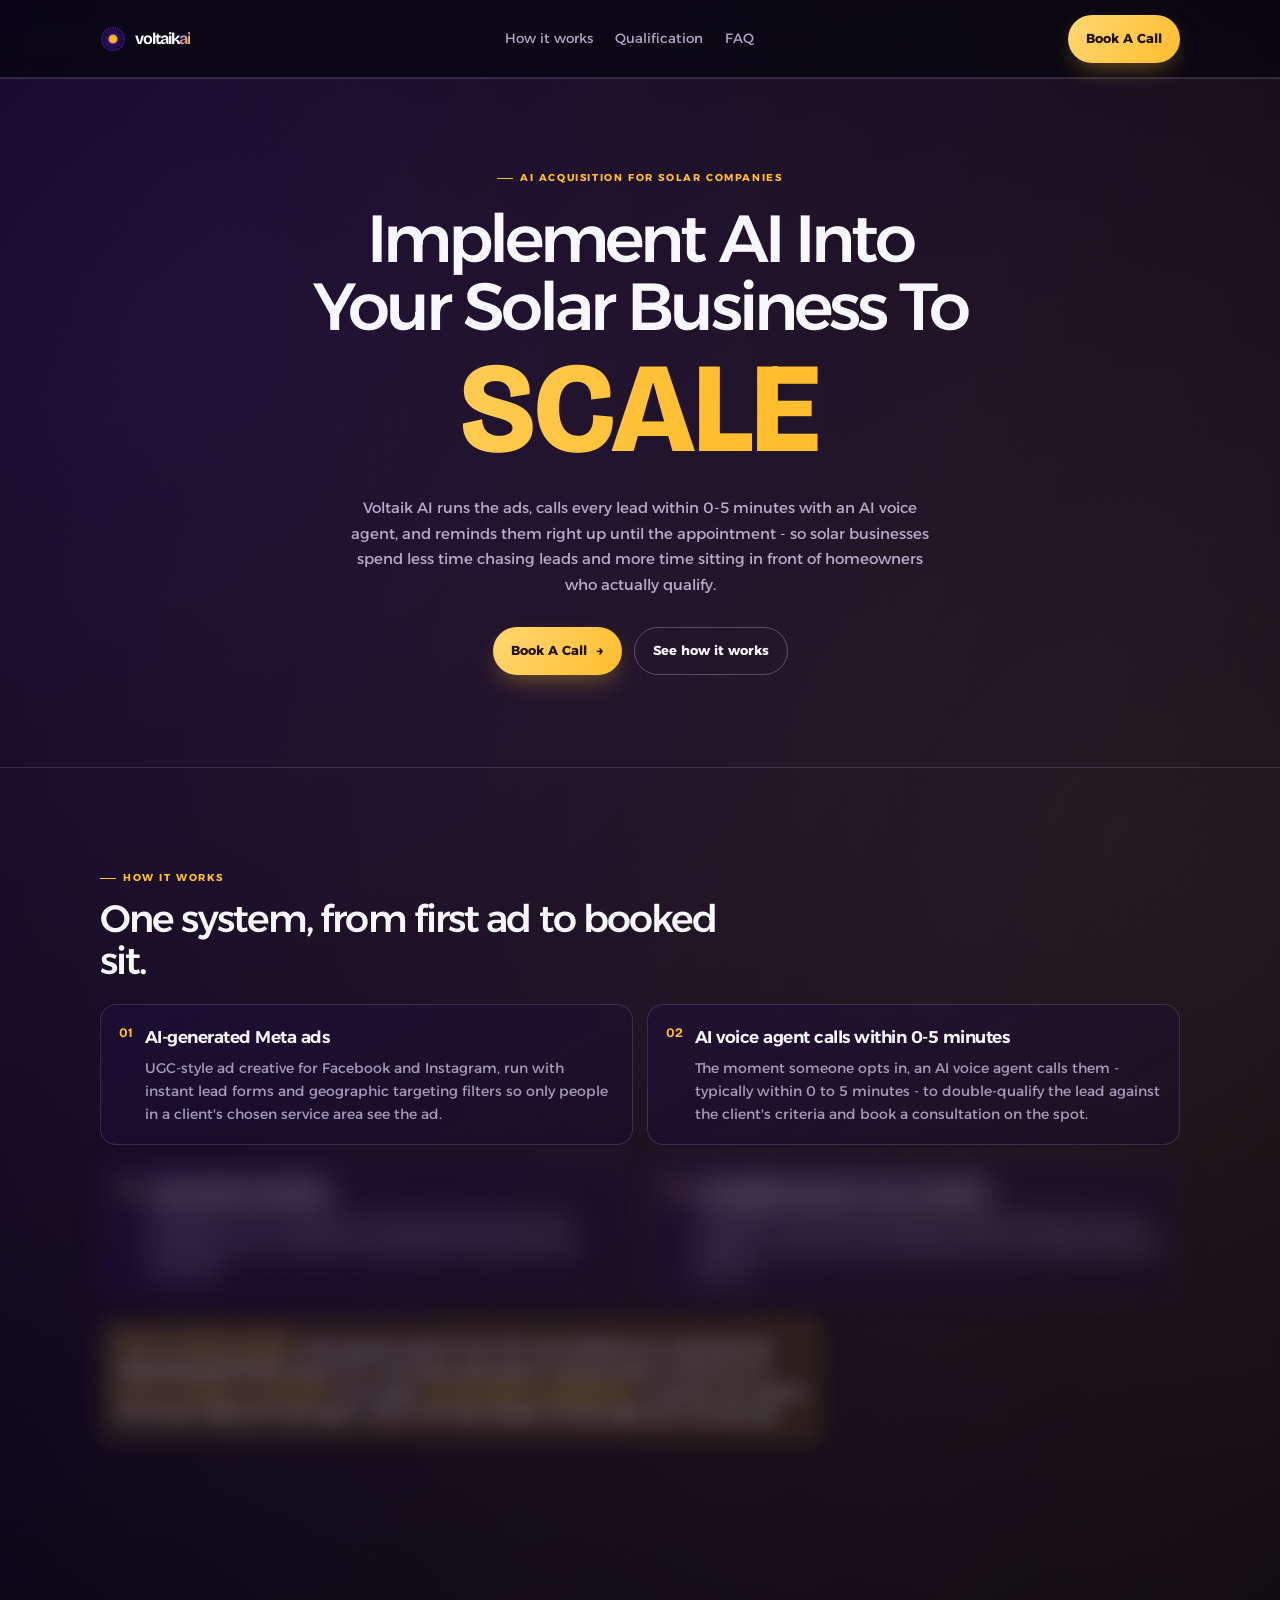
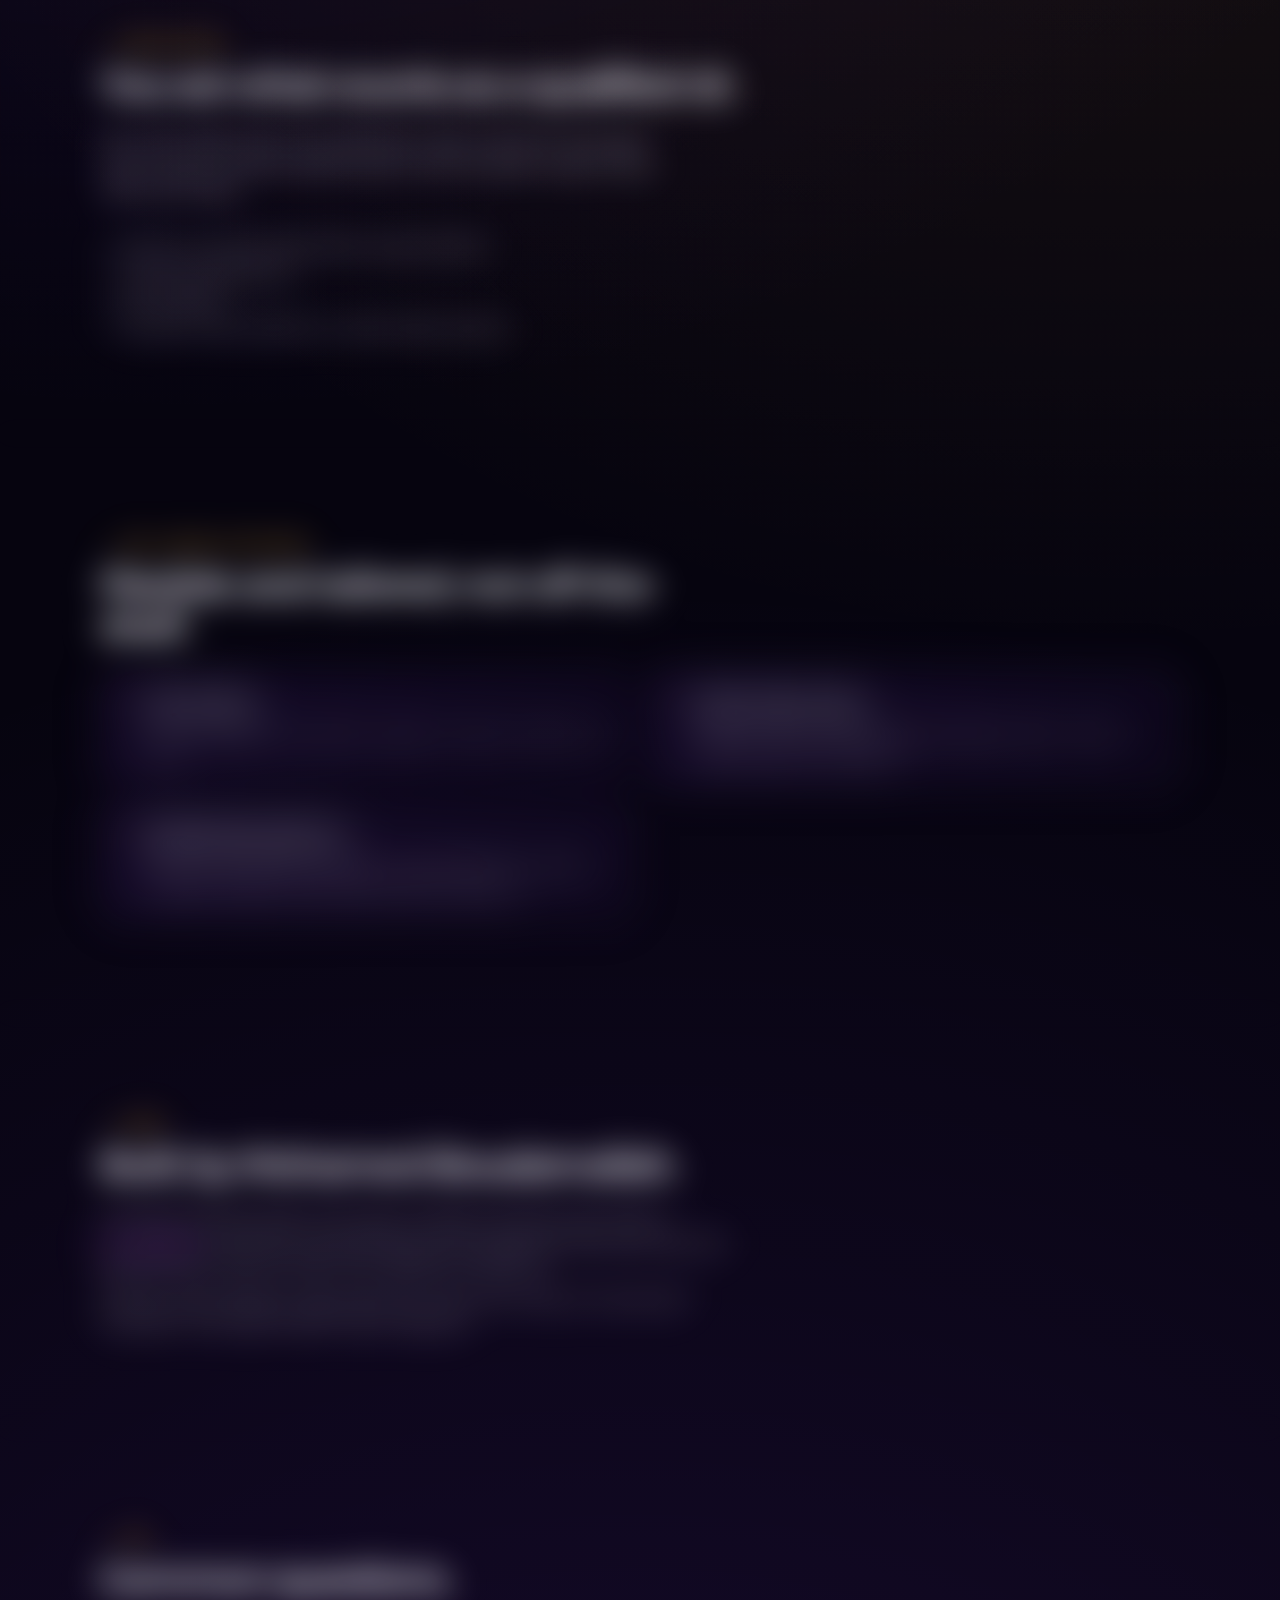
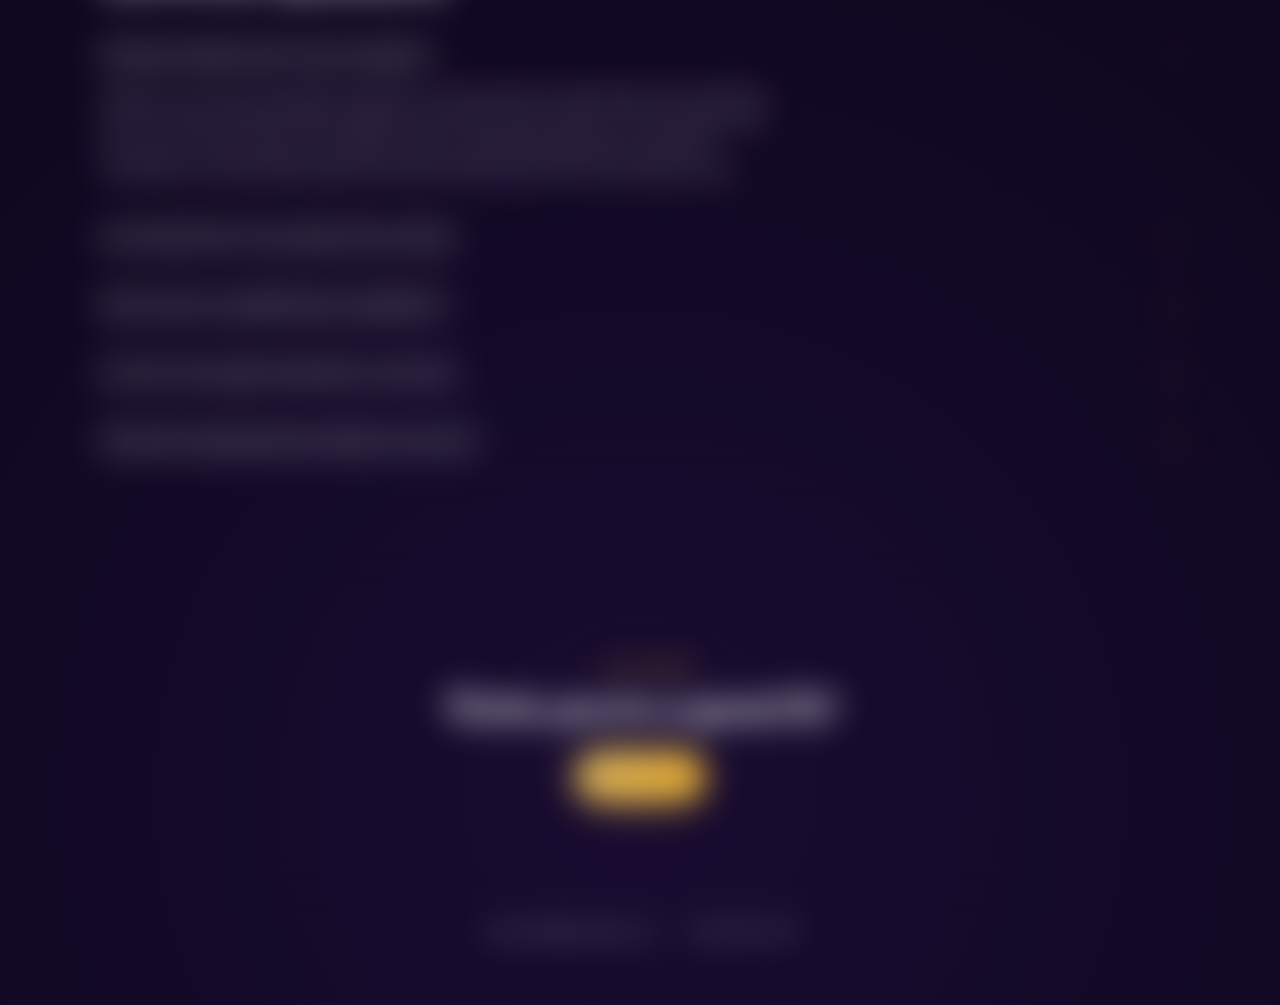
==== commit 0ec8d72a: "Prepare site for GitHub Pages" ====
--- a/index.html
+++ b/index.html
@@ -671,7 +671,7 @@
         </nav>
         <div class="header-actions">
           <a class="button ghost" href="tel:+12137894750" style="display:none"></a>
-          <a class="button" href="https://voltaikai.com/book">Book A Call</a>
+          <a class="button" href="book.html">Book A Call</a>
         </div>
       </header>
 
@@ -691,7 +691,7 @@
               qualify.
             </p>
             <div class="cta-row">
-              <a class="button" href="https://voltaikai.com/book"
+              <a class="button" href="book.html"
                 >Book A Call <span aria-hidden="true">&rarr;</span></a
               >
               <a class="button ghost" href="#how-it-works">See how it works</a>
@@ -889,7 +889,7 @@
           <div class="frame">
             <span class="label">Get started</span>
             <h2>Think you're a good fit?</h2>
-            <a class="button" href="https://voltaikai.com/book"
+            <a class="button" href="book.html"
               >Book A Call <span aria-hidden="true">&rarr;</span></a
             >
           </div>
@@ -904,8 +904,8 @@
         </div>
         <div class="footer-links">
           <span>&copy; Voltaik AI</span><span>&middot;</span
-          ><a href="https://voltaikai.com/privacy">Privacy Policy</a
-          ><span>&middot;</span><a href="https://voltaikai.com/terms">Terms</a>
+          ><a href="privacy.html">Privacy Policy</a
+          ><span>&middot;</span><a href="terms.html">Terms</a>
         </div>
       </footer>
     </div>
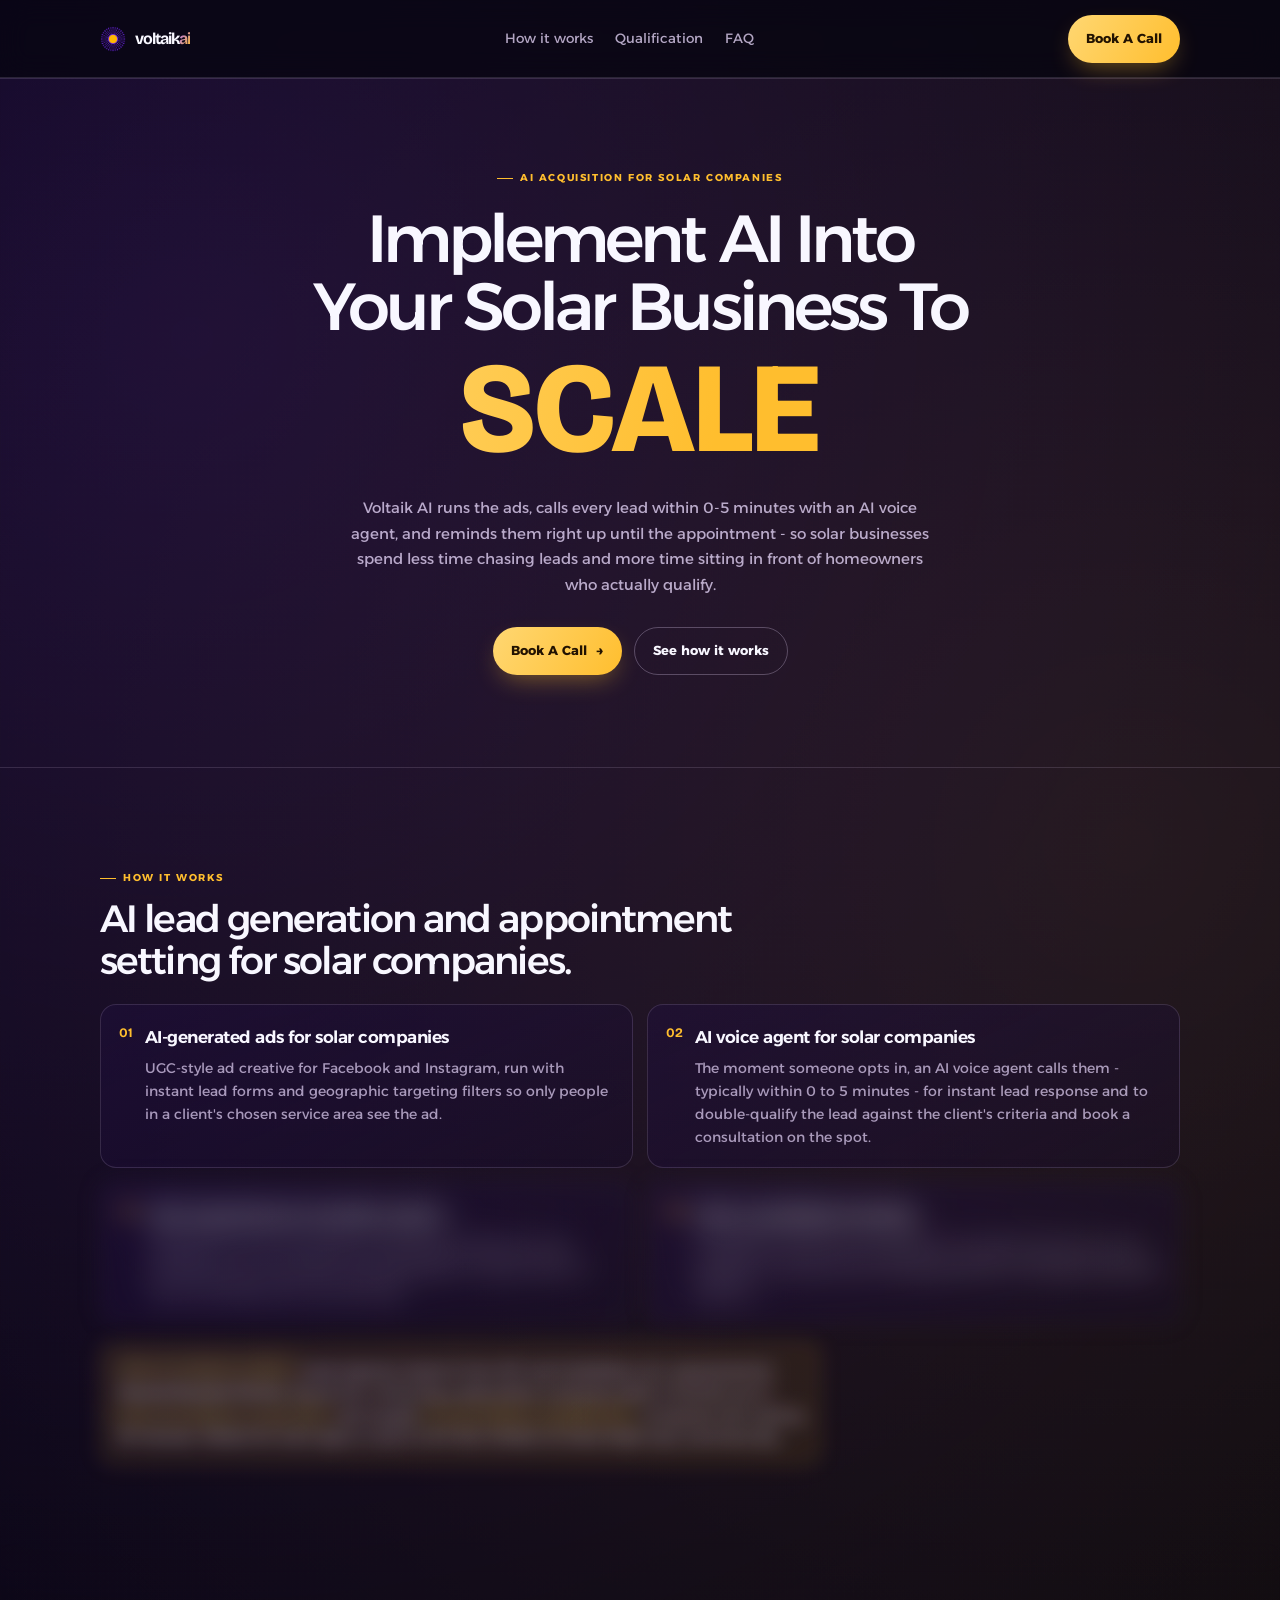
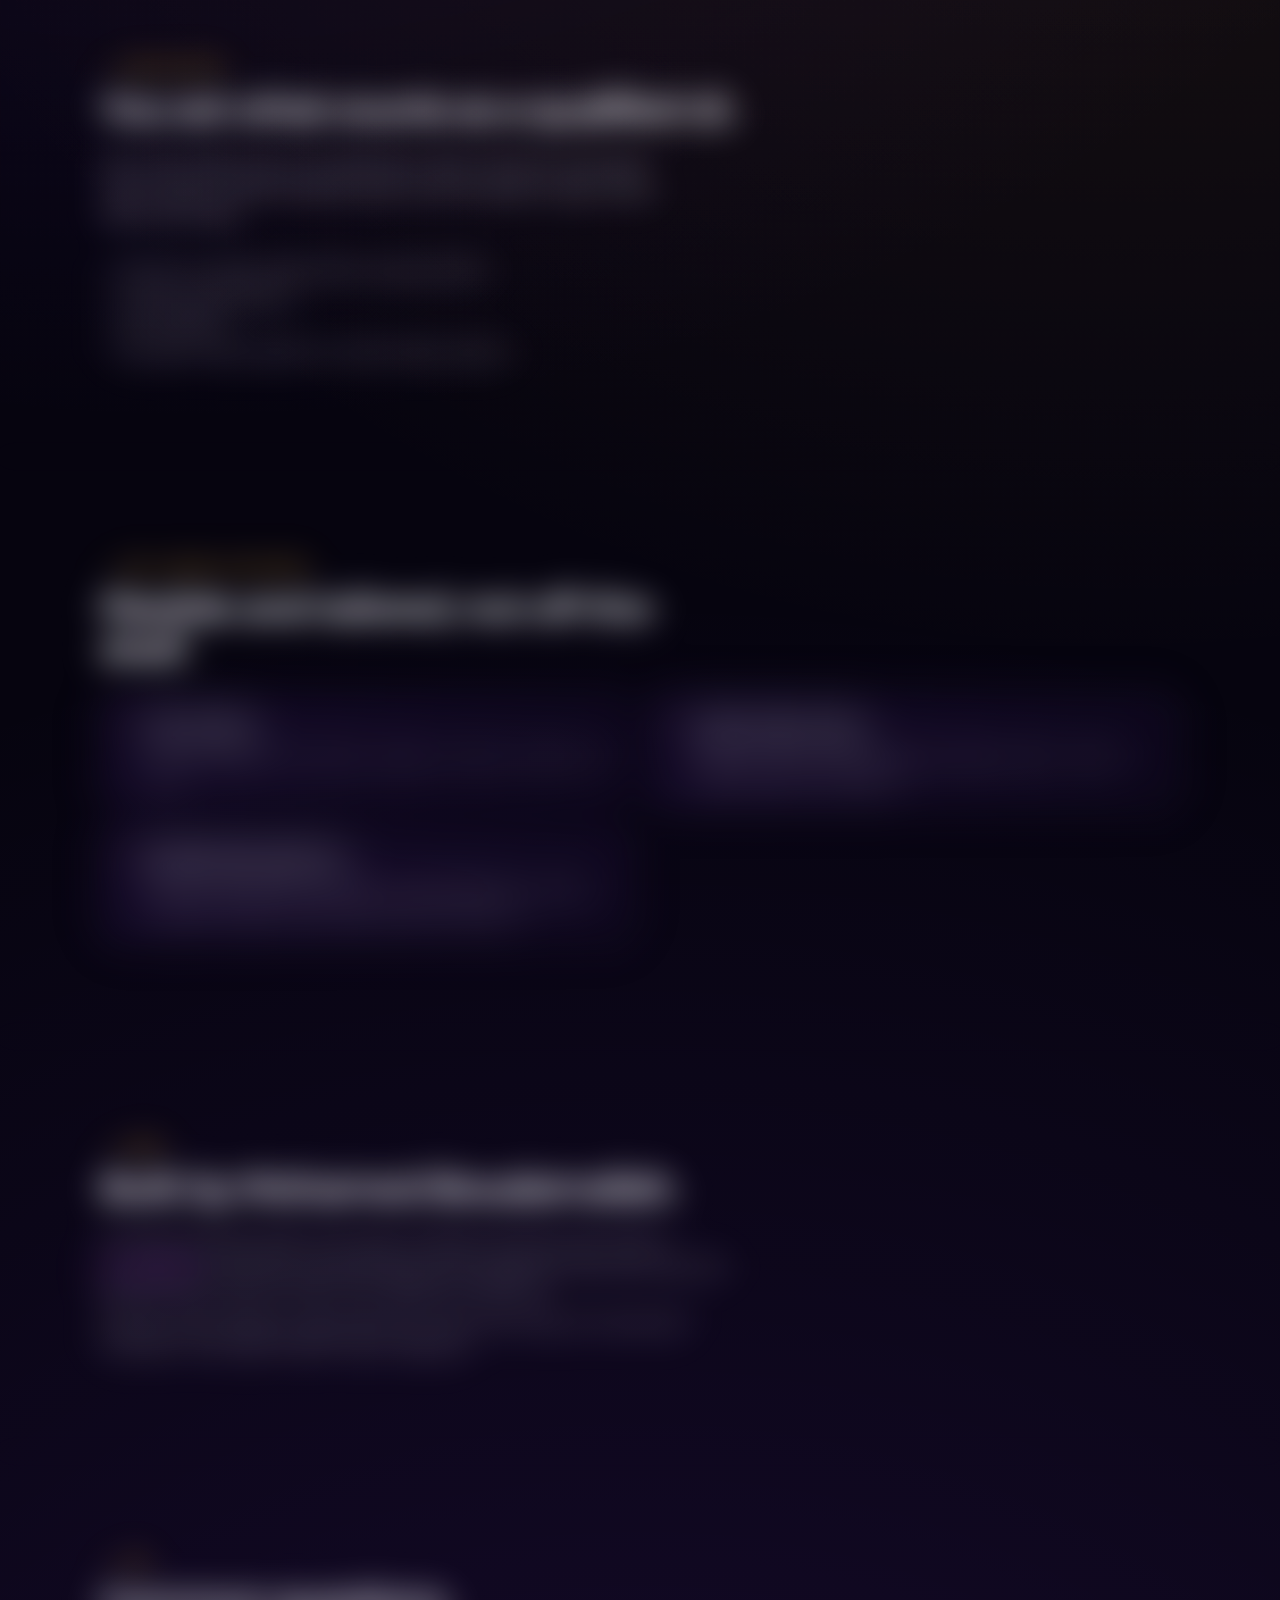
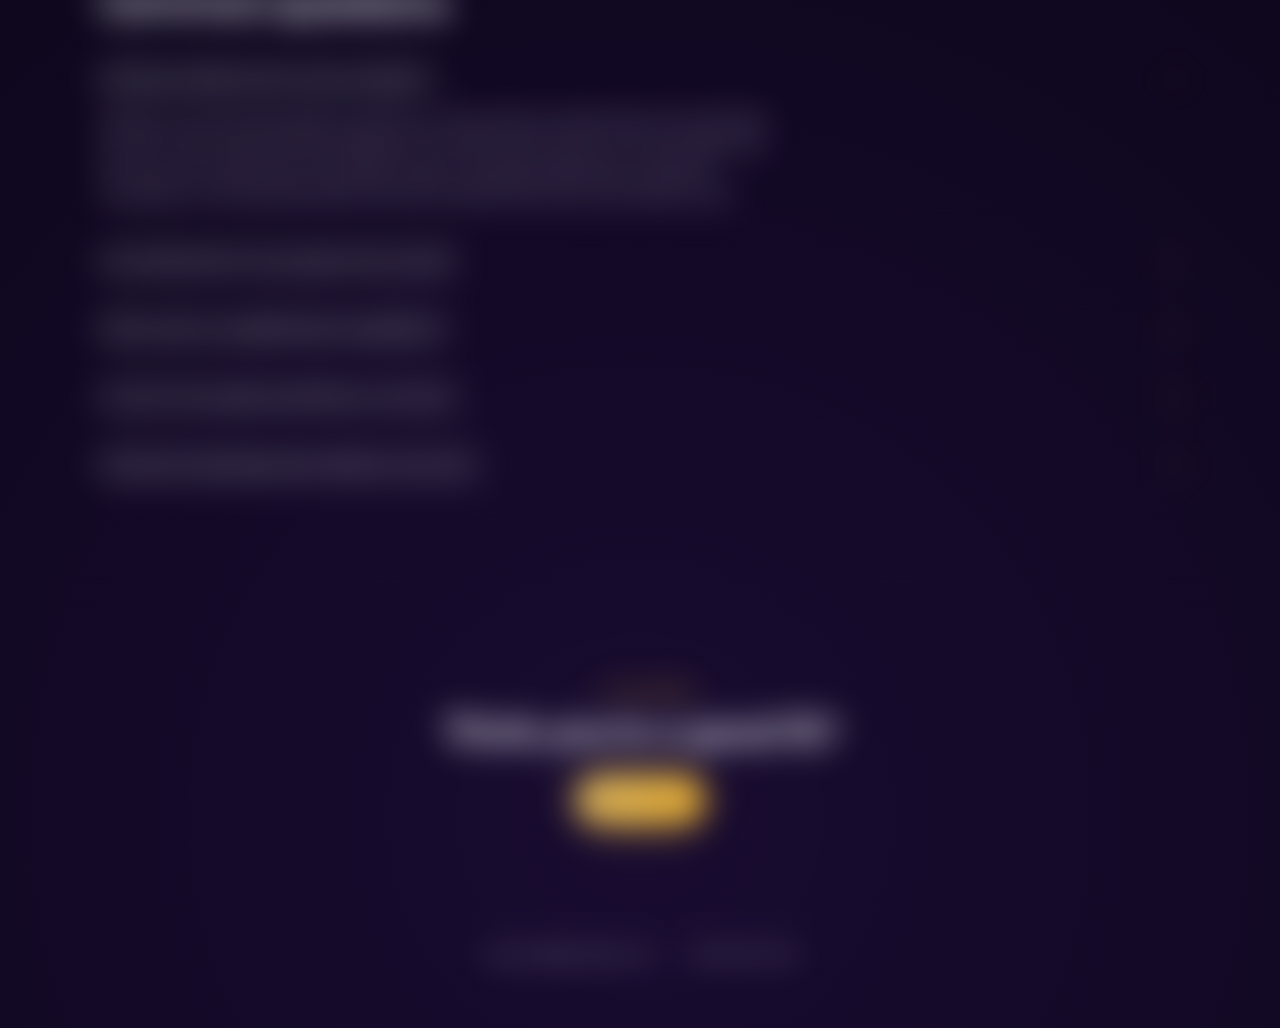
==== commit d9e53530: "Optimize site SEO and clean URLs" ====
--- a/index.html
+++ b/index.html
@@ -3,16 +3,19 @@
   <head>
     <meta charset="utf-8" />
     <meta name="viewport" content="width=device-width, initial-scale=1" />
-    <title>Voltaik AI - AI Ads, Instant Lead Calling & Booked Consultations for Solar Companies</title>
+    <meta name="author" content="Mohamed Boualamallah" />
+    <title>voltaik AI</title>
     <meta
       name="description"
-      content="Voltaik AI runs AI-generated Meta ads, calls every solar lead within 0-5 minutes with an AI voice agent, and books qualified consultations onto your calendar."
+      content="Implement AI Into Your Solar Business To Scale."
     />
+    <meta name="keywords" content="AI for solar companies, AI solar lead generation, AI lead generation for solar, Solar sales automation, Solar appointment setting, Qualified solar leads, Solar consultation booking, Solar lead follow-up, Solar CRM automation, AI-generated ads for solar companies, Meta ads for solar companies, Facebook ads for solar leads, AI voice agent for solar companies, AI calling solar leads, Instant lead response for solar, Automated solar lead qualification, Solar appointment reminder system, Solar no-show reduction, Pay-per-sit solar leads, AI marketing agency for solar companies, AI system for booking solar appointments, AI that calls solar leads within 5 minutes, Automated lead qualification for solar installers, How to get more qualified solar consultations, How solar companies can generate more leads, How to follow up with solar leads faster, Best AI tools for solar companies, How to increase solar appointment show rates, AI lead generation and appointment setting for solar companies" />
     <meta name="robots" content="index, follow" />
     <link rel="canonical" href="https://voltaikai.com/" />
+    <link rel="icon" type="image/png" href="https://assets.cdn.filesafe.space/N5PTcspkmCCeIrr8dXy7/media/6aa96abec73b042e140d70ef.png" />
     <meta property="og:type" content="website" />
     <meta property="og:site_name" content="Voltaik AI" />
-    <meta property="og:title" content="Voltaik AI - AI Ads, Instant Lead Calling & Booked Consultations for Solar Companies" />
+    <meta property="og:title" content="AI Lead Generation & Solar Appointment Setting | Voltaik AI" />
     <meta
       property="og:description"
       content="AI-generated Meta ads, an AI voice agent that calls new leads within 0-5 minutes, and automated reminders that book qualified consultations for U.S. solar businesses."
@@ -671,7 +674,7 @@
         </nav>
         <div class="header-actions">
           <a class="button ghost" href="tel:+12137894750" style="display:none"></a>
-          <a class="button" href="book.html">Book A Call</a>
+          <a class="button" href="/book">Book A Call</a>
         </div>
       </header>
 
@@ -691,7 +694,7 @@
               qualify.
             </p>
             <div class="cta-row">
-              <a class="button" href="book.html"
+              <a class="button" href="/book"
                 >Book A Call <span aria-hidden="true">&rarr;</span></a
               >
               <a class="button ghost" href="#how-it-works">See how it works</a>
@@ -702,12 +705,12 @@
         <section id="how-it-works">
           <div class="frame">
             <span class="label">How it works</span>
-            <h2>One system, from first ad to booked sit.</h2>
+            <h2>AI lead generation and appointment setting for solar companies.</h2>
             <div class="steps">
               <article class="step">
                 <span class="step-index">01</span>
                 <div>
-                  <h3>AI-generated Meta ads</h3>
+                  <h3>AI-generated ads for solar companies</h3>
                   <p>
                     UGC-style ad creative for Facebook and Instagram, run with
                     instant lead forms and geographic targeting filters so
@@ -718,10 +721,11 @@
               <article class="step">
                 <span class="step-index">02</span>
                 <div>
-                  <h3>AI voice agent calls within 0-5 minutes</h3>
+                  <h3>AI voice agent for solar companies</h3>
                   <p>
                     The moment someone opts in, an AI voice agent calls them
-                    - typically within 0 to 5 minutes - to double-qualify the
+                    - typically within 0 to 5 minutes - for instant lead
+                    response and to double-qualify the
                     lead against the client's criteria and book a
                     consultation on the spot.
                   </p>
@@ -730,18 +734,18 @@
               <article class="step">
                 <span class="step-index">03</span>
                 <div>
-                  <h3>Automated reminders</h3>
+                  <h3>Solar appointment reminder system</h3>
                   <p>
                     Leading up to the consultation, the lead gets SMS and
-                    email reminders, plus a reminder call beforehand, to keep
-                    show-up rates high.
+                    email reminders, plus a reminder call beforehand, to reduce
+                    solar no-shows and keep show-up rates high.
                   </p>
                 </div>
               </article>
               <article class="step">
                 <span class="step-index">04</span>
                 <div>
-                  <h3>Consultation lands on your calendar</h3>
+                  <h3>Solar consultation booking</h3>
                   <p>
                     A qualified, confirmed consultation is booked directly
                     onto your calendar - you show up to the appointment, we
@@ -889,7 +893,7 @@
           <div class="frame">
             <span class="label">Get started</span>
             <h2>Think you're a good fit?</h2>
-            <a class="button" href="book.html"
+            <a class="button" href="/book"
               >Book A Call <span aria-hidden="true">&rarr;</span></a
             >
           </div>
@@ -904,8 +908,8 @@
         </div>
         <div class="footer-links">
           <span>&copy; Voltaik AI</span><span>&middot;</span
-          ><a href="privacy.html">Privacy Policy</a
-          ><span>&middot;</span><a href="terms.html">Terms</a>
+          ><a href="/privacy">Privacy Policy</a
+          ><span>&middot;</span><a href="/terms">Terms</a>
         </div>
       </footer>
     </div>
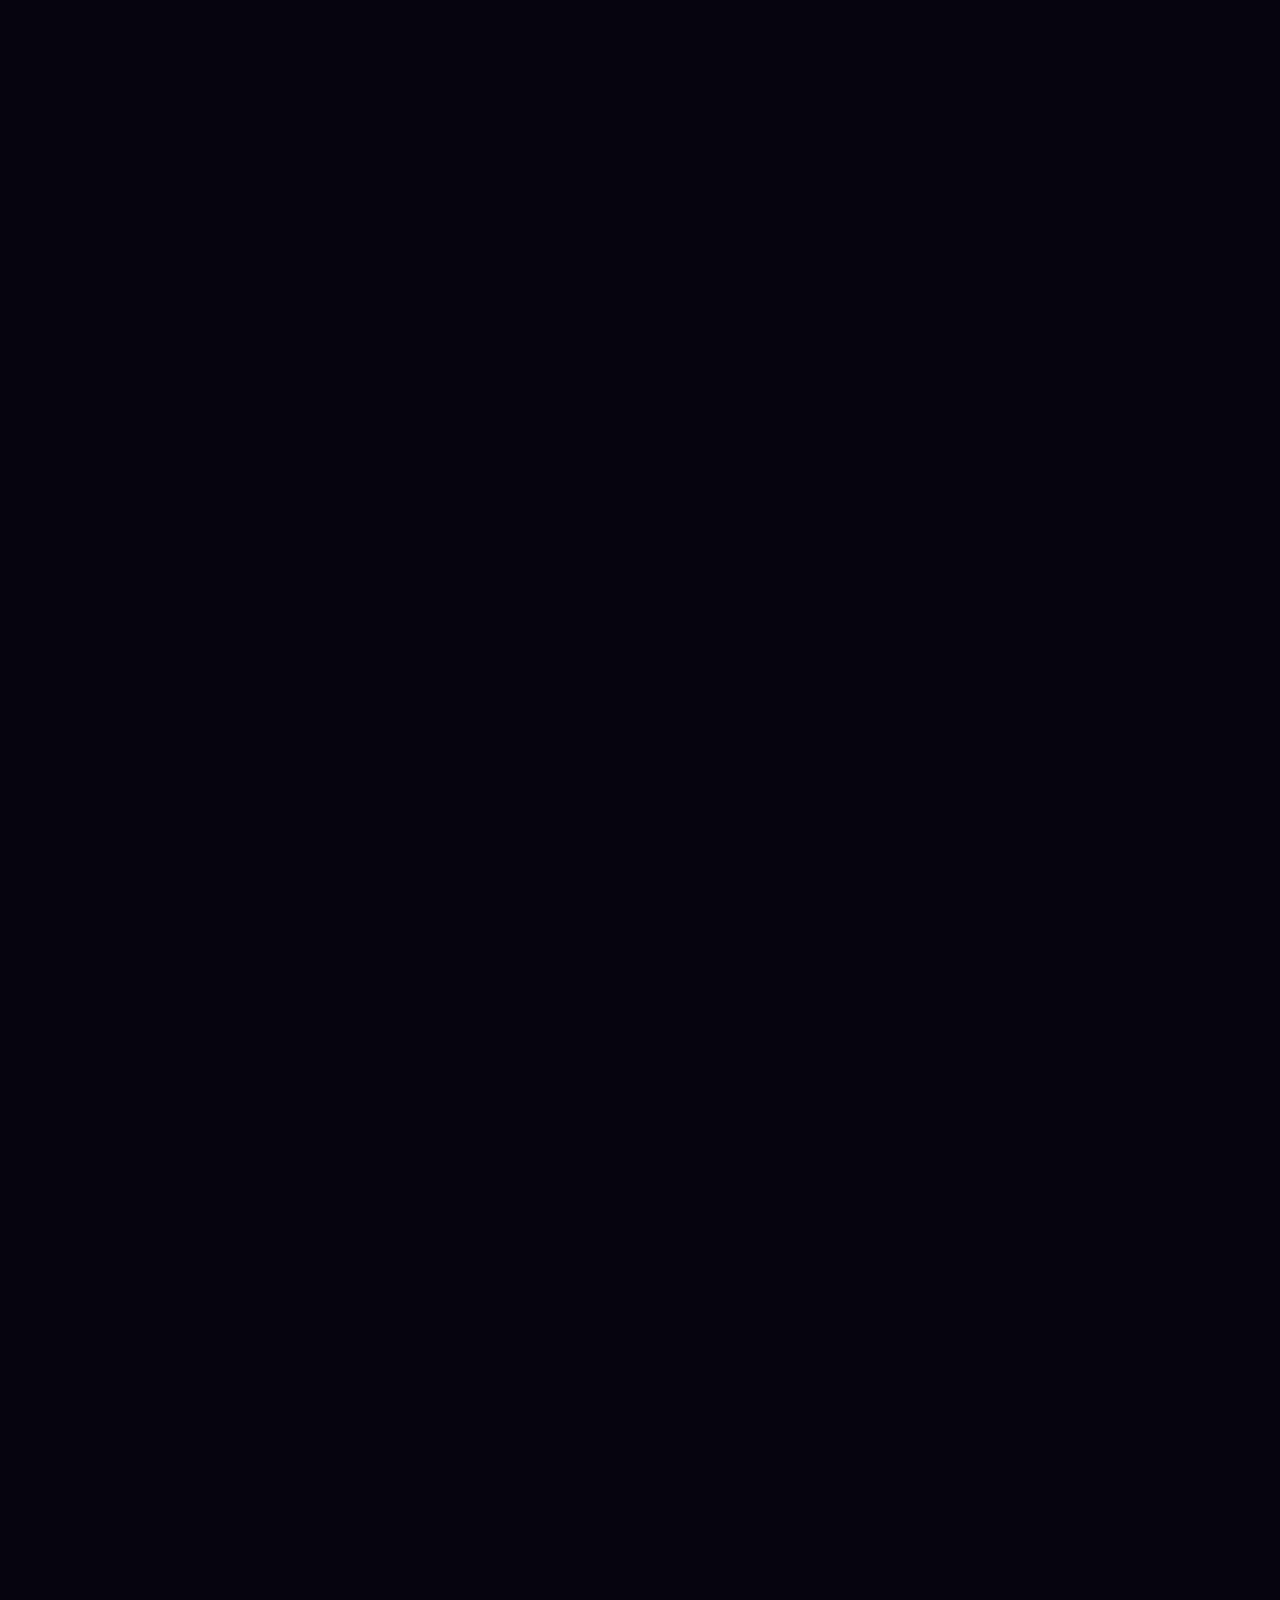
==== commit 8d56b408: "Improve AI search visibility" ====
--- a/index.html
+++ b/index.html
@@ -48,17 +48,30 @@
       {
         "@context": "https://schema.org",
         "@type": "Organization",
+        "@id": "https://voltaikai.com/#organization",
         "name": "Voltaik AI",
+        "alternateName": "Voltaik AI solar lead generation",
+        "description": "Voltaik AI is a pay-per-sit solar lead generation and appointment-setting platform for U.S. solar installers and sales organizations.",
         "url": "https://voltaikai.com/",
+        "logo": "https://assets.cdn.filesafe.space/N5PTcspkmCCeIrr8dXy7/media/6aa96abec73b042e140d70ef.png",
         "email": "mohamed@voltaikai.com",
         "telephone": "+1-213-789-4750",
+        "knowsAbout": [
+          "Solar lead generation",
+          "Solar appointment setting",
+          "AI voice agents for solar companies",
+          "Solar Meta advertising",
+          "Pay-per-sit solar consultations"
+        ],
         "areaServed": {
           "@type": "Country",
           "name": "United States"
         },
         "founder": {
           "@type": "Person",
-          "name": "Mohamed Boualamallah"
+          "@id": "https://qa.linkedin.com/in/mohamedboualamallah",
+          "name": "Mohamed Boualamallah",
+          "url": "https://qa.linkedin.com/in/mohamedboualamallah"
         },
         "makesOffer": {
           "@type": "Offer",
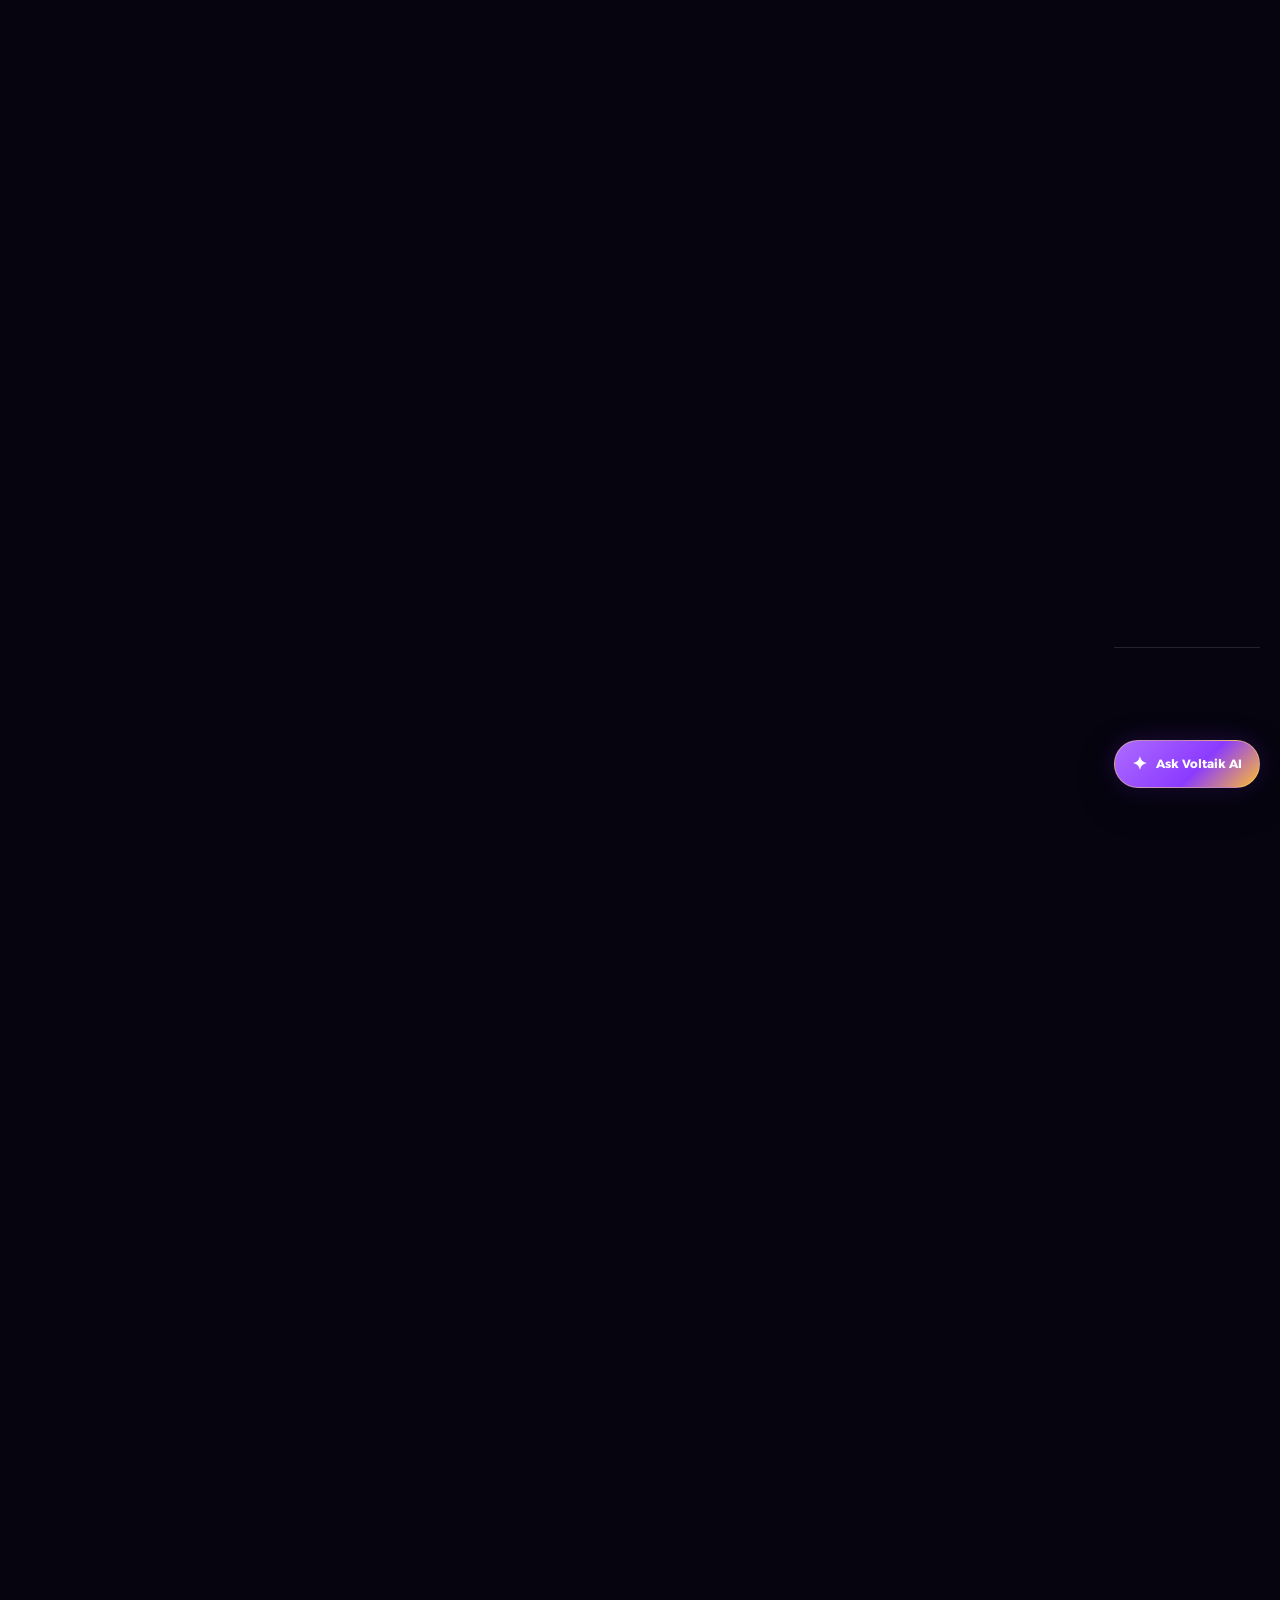
==== commit 85f05228: "add chatbot" ====
--- a/index.html
+++ b/index.html
@@ -33,6 +33,7 @@
       href="https://fonts.googleapis.com/css2?family=Alexandria:wght@300;400;500;600;700&family=Bricolage+Grotesque:opsz,wght@12..96,400;12..96,600;12..96,800&display=swap"
       rel="stylesheet"
     />
+    <link rel="stylesheet" href="/chatbot.css" />
     <script>
       if ("scrollRestoration" in history) {
         history.scrollRestoration = "manual";
@@ -1028,5 +1029,6 @@
         });
       })();
     </script>
+    <script src="/chatbot.js"></script>
   </body>
 </html>
--- a/chatbot.css
+++ b/chatbot.css
@@ -0,0 +1,300 @@
+.chatbot {
+  position: fixed;
+  right: 20px;
+  bottom: 20px;
+  z-index: 80;
+  font-family: Alexandria, sans-serif;
+}
+
+.chatbot-toggle {
+  display: inline-flex;
+  align-items: center;
+  gap: 9px;
+  min-height: 48px;
+  padding: 0 17px;
+  border: 1px solid rgba(255, 215, 114, 0.45);
+  border-radius: 999px;
+  background: linear-gradient(135deg, #ad6bff, #8b3bff 58%, #ffbe2e);
+  color: #fff;
+  box-shadow: 0 12px 36px rgba(6, 4, 15, 0.45), 0 0 24px rgba(139, 59, 255, 0.22);
+  cursor: pointer;
+  font: inherit;
+  font-size: 12px;
+  font-weight: 700;
+  transition: transform 180ms ease, box-shadow 180ms ease;
+}
+
+.chatbot-toggle[hidden] {
+  display: none;
+}
+
+.chatbot-toggle:hover,
+.chatbot-toggle:focus-visible {
+  transform: translateY(-2px);
+  box-shadow: 0 16px 42px rgba(6, 4, 15, 0.55), 0 0 30px rgba(139, 59, 255, 0.36);
+}
+
+.chatbot-toggle-mark {
+  font-size: 18px;
+  line-height: 1;
+  animation: chatbot-spark 2.8s ease-in-out infinite;
+}
+
+.chatbot-panel {
+  position: absolute;
+  right: 0;
+  bottom: 62px;
+  display: flex;
+  flex-direction: column;
+  width: min(370px, calc(100vw - 28px));
+  height: min(540px, calc(100vh - 110px));
+  overflow: hidden;
+  border: 1px solid rgba(236, 220, 255, 0.18);
+  border-radius: 18px;
+  background: rgba(14, 7, 31, 0.97);
+  box-shadow: 0 24px 80px rgba(0, 0, 0, 0.5), 0 0 38px rgba(139, 59, 255, 0.16);
+  backdrop-filter: blur(18px);
+}
+
+.chatbot-panel[hidden] {
+  display: none;
+}
+
+.chatbot-panel:not([hidden]) {
+  animation: chatbot-panel-in 260ms cubic-bezier(0.23, 1, 0.32, 1) both;
+  transform-origin: bottom right;
+}
+
+.chatbot-panel.is-closing {
+  animation: chatbot-panel-out 220ms ease-in both;
+}
+
+.chatbot-panel:not([hidden]) .chatbot-header > *,
+.chatbot-panel:not([hidden]) .chatbot-message,
+.chatbot-panel:not([hidden]) .chatbot-form,
+.chatbot-panel:not([hidden]) .chatbot-status {
+  animation: chatbot-content-in 320ms cubic-bezier(0.23, 1, 0.32, 1) both;
+}
+
+.chatbot-panel:not([hidden]) .chatbot-header > * {
+  animation-delay: 90ms;
+}
+
+.chatbot-panel:not([hidden]) .chatbot-header > :last-child {
+  animation-delay: 140ms;
+}
+
+.chatbot-panel:not([hidden]) .chatbot-message {
+  animation-delay: 150ms;
+}
+
+.chatbot-panel:not([hidden]) .chatbot-message.is-new {
+  animation: chatbot-message-in 260ms cubic-bezier(0.23, 1, 0.32, 1) both;
+}
+
+.chatbot-header {
+  display: flex;
+  align-items: flex-start;
+  justify-content: space-between;
+  padding: 18px 18px 15px;
+  border-bottom: 1px solid rgba(236, 220, 255, 0.12);
+  background: linear-gradient(135deg, rgba(139, 59, 255, 0.2), rgba(255, 190, 46, 0.07));
+}
+
+.chatbot-eyebrow {
+  margin: 0 0 4px;
+  color: #ffd772;
+  font-size: 9px;
+  font-weight: 700;
+  letter-spacing: 0.16em;
+}
+
+.chatbot-header h2 {
+  margin: 0;
+  color: #fffdf8;
+  font-family: "Bricolage Grotesque", sans-serif;
+  font-size: 19px;
+  line-height: 1.15;
+}
+
+.chatbot-close {
+  width: 30px;
+  height: 30px;
+  border: 0;
+  border-radius: 50%;
+  background: rgba(236, 220, 255, 0.1);
+  color: #ecdcff;
+  cursor: pointer;
+  font-size: 22px;
+  line-height: 1;
+}
+
+.chatbot-messages {
+  display: flex;
+  flex: 1;
+  flex-direction: column;
+  gap: 10px;
+  overflow-y: auto;
+  padding: 16px;
+}
+
+.chatbot-message {
+  max-width: 88%;
+  padding: 10px 12px;
+  border-radius: 12px;
+  color: #f8f7ff;
+  font-size: 12px;
+  line-height: 1.55;
+  white-space: pre-wrap;
+}
+
+.chatbot-message-assistant {
+  align-self: flex-start;
+  border: 1px solid rgba(236, 220, 255, 0.12);
+  background: rgba(255, 255, 255, 0.07);
+}
+
+.chatbot-message-user {
+  align-self: flex-end;
+  background: #8b3bff;
+}
+
+.chatbot-form {
+  display: flex;
+  gap: 8px;
+  margin: 0 12px;
+  padding: 10px 0;
+  border-top: 1px solid rgba(236, 220, 255, 0.12);
+}
+
+.chatbot-form textarea {
+  flex: 1;
+  min-width: 0;
+  resize: none;
+  padding: 10px 11px;
+  border: 1px solid rgba(236, 220, 255, 0.18);
+  border-radius: 10px;
+  outline: none;
+  background: rgba(0, 0, 0, 0.22);
+  color: #fff;
+  font: inherit;
+  font-size: 12px;
+}
+
+.chatbot-form textarea:focus {
+  border-color: #ad6bff;
+}
+
+.chatbot-form > button {
+  align-self: stretch;
+  width: 40px;
+  border: 0;
+  border-radius: 10px;
+  background: #ffbe2e;
+  color: #170a30;
+  cursor: pointer;
+  font-size: 21px;
+  font-weight: 700;
+}
+
+.chatbot-form.is-busy > button {
+  opacity: 0.55;
+  cursor: wait;
+}
+
+.chatbot-status {
+  min-height: 17px;
+  margin: 0 16px 8px;
+  color: #cbb9e9;
+  font-size: 10px;
+}
+
+.chatbot-sr-only {
+  position: absolute;
+  width: 1px;
+  height: 1px;
+  padding: 0;
+  overflow: hidden;
+  clip: rect(0, 0, 0, 0);
+  white-space: nowrap;
+  border: 0;
+}
+
+@keyframes chatbot-panel-in {
+  from {
+    opacity: 0;
+    transform: translateY(12px) scale(0.96);
+  }
+  to {
+    opacity: 1;
+    transform: translateY(0) scale(1);
+  }
+}
+
+@keyframes chatbot-panel-out {
+  from {
+    opacity: 1;
+    transform: translateY(0) scale(1);
+  }
+  to {
+    opacity: 0;
+    transform: translateY(12px) scale(0.96);
+  }
+}
+
+@keyframes chatbot-content-in {
+  from {
+    opacity: 0;
+    transform: translateY(8px);
+  }
+  to {
+    opacity: 1;
+    transform: translateY(0);
+  }
+}
+
+@keyframes chatbot-message-in {
+  from {
+    opacity: 0;
+    transform: translateY(8px) scale(0.98);
+  }
+  to {
+    opacity: 1;
+    transform: translateY(0) scale(1);
+  }
+}
+
+@keyframes chatbot-spark {
+  0%, 100% {
+    transform: rotate(0deg) scale(1);
+  }
+  50% {
+    transform: rotate(12deg) scale(1.12);
+  }
+}
+
+@media (prefers-reduced-motion: reduce) {
+  .chatbot-toggle-mark,
+  .chatbot-panel:not([hidden]),
+  .chatbot-panel.is-closing,
+  .chatbot-panel:not([hidden]) .chatbot-header > *,
+  .chatbot-panel:not([hidden]) .chatbot-message,
+  .chatbot-panel:not([hidden]) .chatbot-form,
+  .chatbot-panel:not([hidden]) .chatbot-status,
+  .chatbot-panel:not([hidden]) .chatbot-message.is-new {
+    animation: none;
+  }
+}
+
+@media (max-width: 520px) {
+  .chatbot {
+    right: 14px;
+    bottom: 14px;
+  }
+
+  .chatbot-panel {
+    right: -2px;
+    bottom: 60px;
+    height: min(540px, calc(100vh - 92px));
+  }
+}
